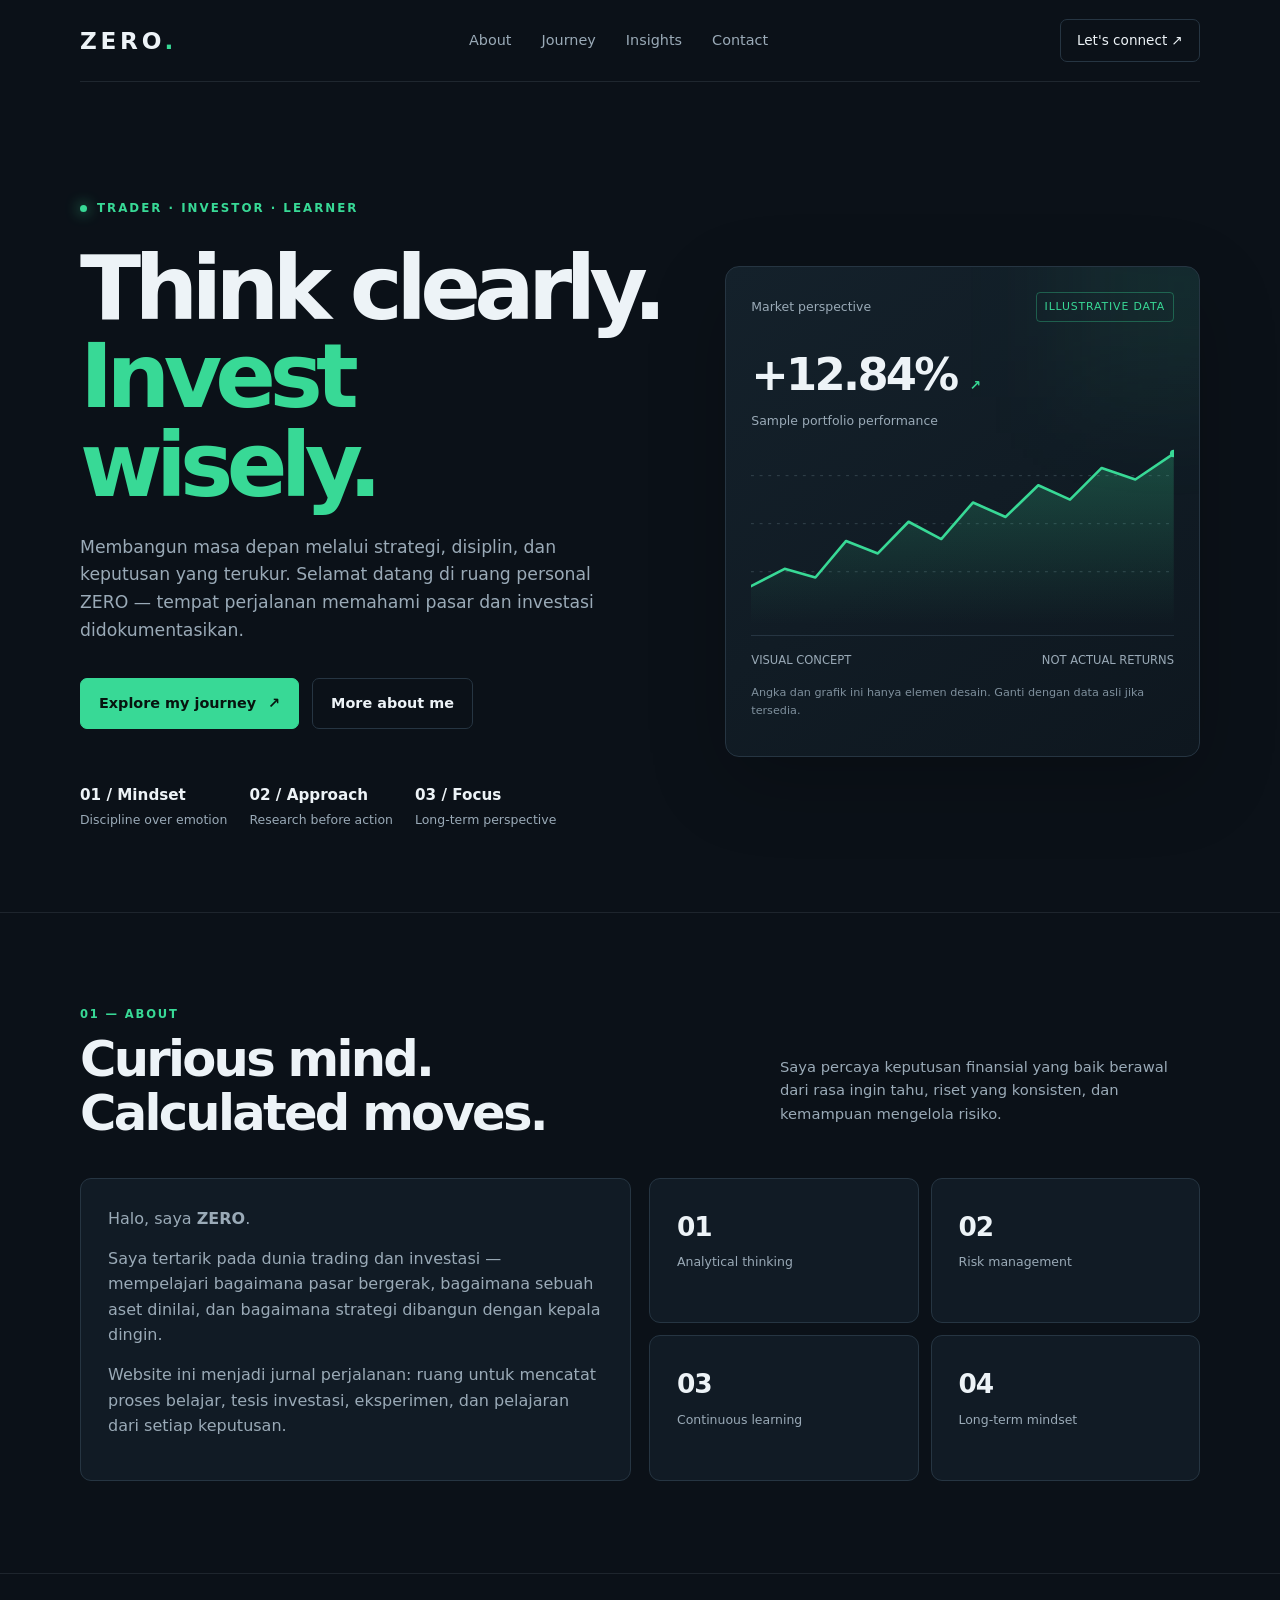
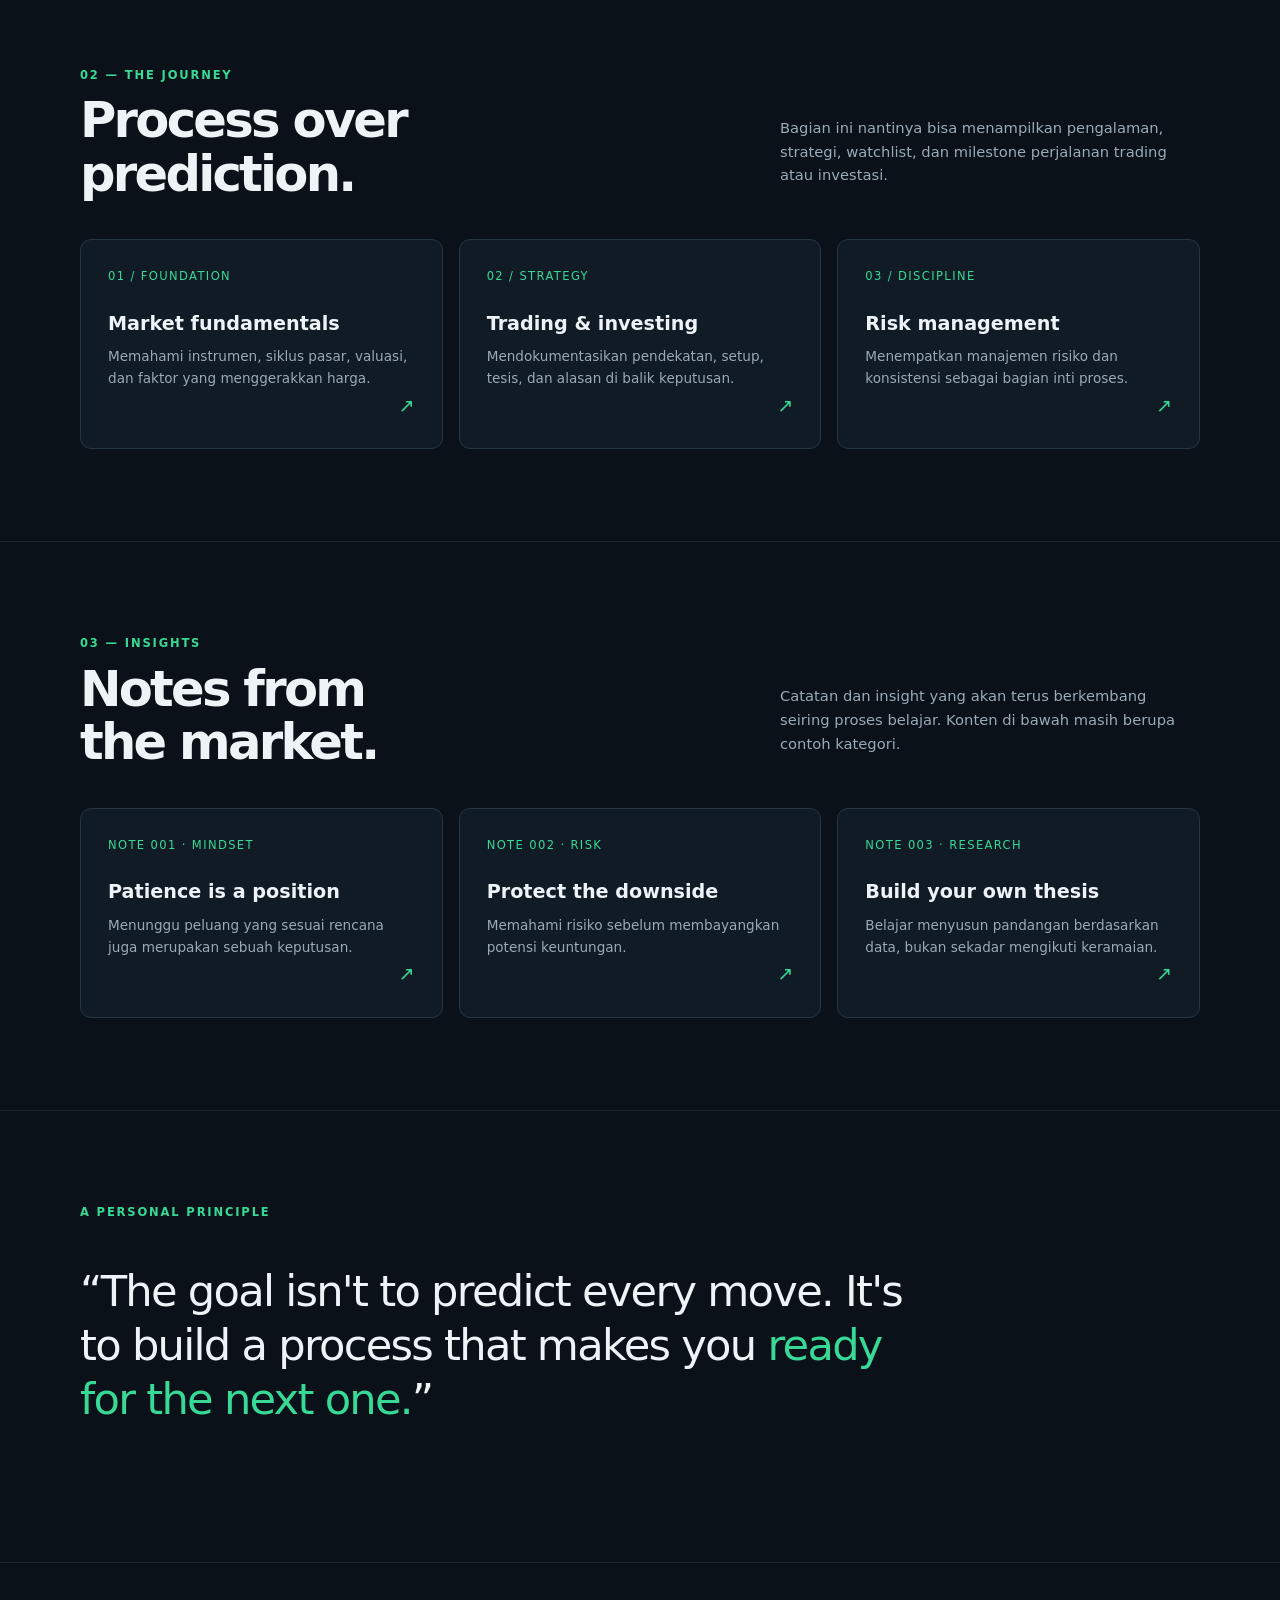
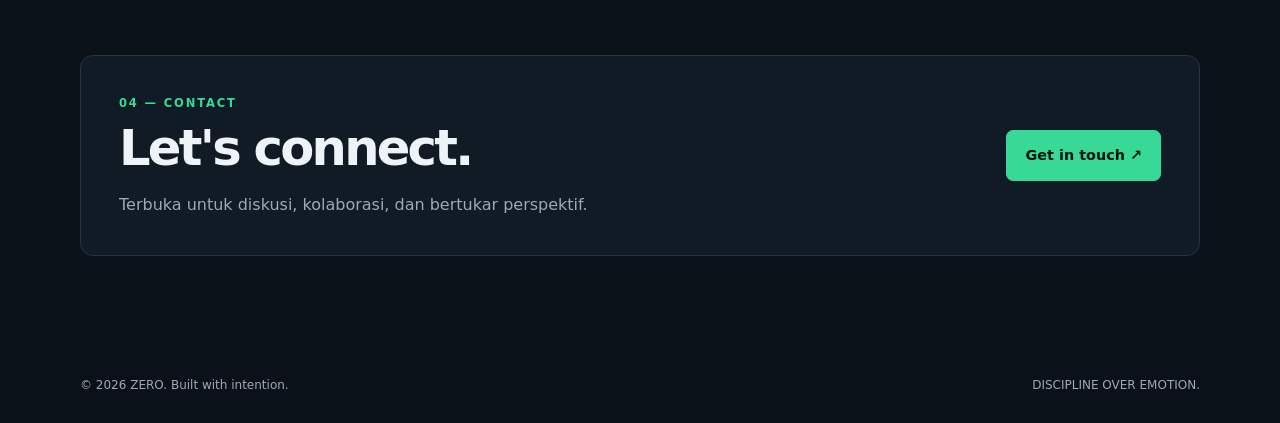
==== index.html @ 0ee729f3 "Deploy ZERO portfolio website" ====
<!doctype html>
<html lang="id">
<head>
  <meta charset="utf-8">
  <meta name="viewport" content="width=device-width, initial-scale=1">
  <meta name="theme-color" content="#0b1118">
  <meta name="description" content="ZERO — personal portfolio tentang trading, investasi, strategi, dan disiplin finansial.">
  <title>ZERO — Trader & Investor Portfolio</title>
  <style>
    :root{--bg:#0b1118;--panel:#111b25;--panel2:#15222d;--line:#263542;--text:#edf3f7;--muted:#9aaab7;--green:#38d996;--green2:#9bf0c9;--max:1120px}
    *{box-sizing:border-box}html{scroll-behavior:smooth}body{margin:0;background:var(--bg);color:var(--text);font-family:Inter,ui-sans-serif,system-ui,-apple-system,BlinkMacSystemFont,"Segoe UI",sans-serif;line-height:1.6}a{color:inherit;text-decoration:none}button{font:inherit}.wrap{width:min(var(--max),calc(100% - 48px));margin:auto}.topbar{height:82px;display:flex;align-items:center;justify-content:space-between;border-bottom:1px solid rgba(154,170,183,.14)}.logo{font-size:1.45rem;font-weight:850;letter-spacing:.16em}.logo span{color:var(--green)}.nav{display:flex;gap:30px;color:var(--muted);font-size:.9rem}.nav a:hover,.nav a.active{color:var(--green)}.nav-cta{border:1px solid var(--line);padding:10px 16px;border-radius:7px;font-size:.85rem}.menu{display:none;background:none;color:var(--text);border:1px solid var(--line);border-radius:7px;padding:8px 11px}.hero{padding:112px 0 82px;display:grid;grid-template-columns:1.1fr .9fr;gap:65px;align-items:center}.eyebrow{display:inline-flex;align-items:center;gap:10px;color:var(--green);font-size:.74rem;font-weight:750;letter-spacing:.17em;text-transform:uppercase}.dot{width:7px;height:7px;background:var(--green);border-radius:50%;box-shadow:0 0 14px var(--green)}h1{font-size:clamp(3.5rem,7vw,6.4rem);line-height:.99;letter-spacing:-.075em;margin:24px 0}.accent{color:var(--green)}.lead{max-width:560px;color:var(--muted);font-size:1.08rem}.actions{display:flex;gap:13px;flex-wrap:wrap;margin-top:34px}.btn{display:inline-flex;align-items:center;gap:12px;padding:13px 18px;border-radius:7px;font-weight:700;font-size:.9rem;border:1px solid var(--line);transition:.2s}.btn.primary{background:var(--green);color:#07140f;border-color:var(--green)}.btn:hover{transform:translateY(-2px)}.btn.secondary:hover{border-color:var(--green);color:var(--green)}.hero-note{display:flex;gap:22px;margin-top:54px;color:var(--muted);font-size:.78rem}.hero-note strong{display:block;color:var(--text);font-size:.95rem;margin-bottom:2px}.market-card{background:linear-gradient(145deg,#14212b,#0e171f);border:1px solid var(--line);border-radius:14px;padding:25px;box-shadow:0 25px 80px #0003;position:relative;overflow:hidden}.market-card:before{content:"";position:absolute;width:220px;height:220px;background:#38d99612;filter:blur(55px);right:-90px;top:-90px}.card-head,.card-foot{display:flex;justify-content:space-between;align-items:center;position:relative}.card-label{color:var(--muted);font-size:.78rem}.tag{font-size:.68rem;color:var(--green);border:1px solid #38d99655;padding:5px 8px;border-radius:4px;letter-spacing:.08em}.metric{font-size:2.8rem;font-weight:780;letter-spacing:-.06em;margin:17px 0 0}.metric small{font-size:.85rem;color:var(--green);letter-spacing:0}.chart{width:100%;height:auto;margin:12px 0 2px;position:relative}.gridline{stroke:#34434e;stroke-dasharray:3 6;stroke-width:1}.chart-line{fill:none;stroke:var(--green);stroke-width:2.7;stroke-linecap:round;stroke-linejoin:round}.chart-fill{fill:url(#fade)}.card-foot{border-top:1px solid var(--line);padding-top:15px;color:var(--muted);font-size:.72rem}.section{padding:92px 0;border-top:1px solid rgba(154,170,183,.13)}.section-head{display:flex;justify-content:space-between;align-items:end;gap:30px;margin-bottom:38px}.kicker{color:var(--green);font-size:.72rem;letter-spacing:.16em;font-weight:750;text-transform:uppercase}.section h2{font-size:clamp(2rem,4vw,3.1rem);letter-spacing:-.055em;line-height:1.08;margin:10px 0 0}.section-intro{max-width:420px;color:var(--muted);font-size:.92rem}.about-grid{display:grid;grid-template-columns:1fr 1fr;gap:18px}.about-panel,.info-card,.project-card{background:var(--panel);border:1px solid var(--line);border-radius:11px;padding:27px}.about-panel p{color:var(--muted);margin:0 0 14px}.info-grid{display:grid;grid-template-columns:1fr 1fr;gap:12px}.info-card .num{font-size:1.65rem;font-weight:750;letter-spacing:-.04em}.info-card p{font-size:.78rem;color:var(--muted);margin:4px 0 0}.cards{display:grid;grid-template-columns:repeat(3,1fr);gap:16px}.project-card{min-height:210px;display:flex;flex-direction:column;justify-content:space-between;transition:.2s}.project-card:hover{border-color:#38d99688;transform:translateY(-3px)}.project-no{font-size:.72rem;color:var(--green);letter-spacing:.12em}.project-card h3{font-size:1.2rem;margin:23px 0 7px}.project-card p{font-size:.85rem;color:var(--muted);margin:0}.arrow{align-self:flex-end;color:var(--green);font-size:1.2rem}.quote{font-size:clamp(1.6rem,3.5vw,2.7rem);letter-spacing:-.04em;line-height:1.25;max-width:850px}.quote span{color:var(--green)}.contact{display:flex;justify-content:space-between;align-items:center;gap:30px;background:var(--panel);border:1px solid var(--line);border-radius:13px;padding:38px}.contact p{color:var(--muted);margin-bottom:0}.footer{padding:28px 0;color:var(--muted);font-size:.75rem;display:flex;justify-content:space-between;gap:20px}.disclaimer{font-size:.7rem;color:#7f909d;margin-top:15px}
    @media(max-width:800px){.hero{grid-template-columns:1fr;gap:42px;padding:78px 0 65px}.hero-copy{max-width:680px}.market-card{max-width:560px}.section{padding:70px 0}.section-head{display:block}.section-intro{margin-top:16px}.cards{grid-template-columns:1fr 1fr}.about-grid{grid-template-columns:1fr}.nav{display:none;position:absolute;top:81px;left:0;right:0;background:#0e1720;padding:22px 24px;flex-direction:column;gap:18px;border-bottom:1px solid var(--line);z-index:5}.nav.open{display:flex}.menu{display:block}.nav-cta{display:none}.contact{align-items:flex-start;flex-direction:column}}
    @media(max-width:520px){.wrap{width:min(100% - 32px,var(--max))}.topbar{height:70px}.nav{top:69px}.hero{padding:65px 0 55px}h1{font-size:3.65rem}.hero-note{gap:16px;flex-wrap:wrap}.market-card{padding:19px}.metric{font-size:2.3rem}.cards,.info-grid{grid-template-columns:1fr}.project-card{min-height:175px}.contact{padding:25px}.footer{flex-direction:column}}
  </style>
</head>
<body>
  <header class="wrap topbar">
    <a class="logo" href="#home" aria-label="ZERO home">ZERO<span>.</span></a>
    <nav class="nav" id="nav"><a href="#about">About</a><a href="#journey">Journey</a><a href="#insights">Insights</a><a href="#contact">Contact</a></nav>
    <a class="nav-cta" href="#contact">Let's connect ↗</a>
    <button class="menu" id="menu" aria-label="Buka navigasi" aria-expanded="false">☰</button>
  </header>

  <main>
    <section class="wrap hero" id="home">
      <div class="hero-copy">
        <div class="eyebrow"><span class="dot"></span> Trader · Investor · Learner</div>
        <h1>Think clearly.<br><span class="accent">Invest wisely.</span></h1>
        <p class="lead">Membangun masa depan melalui strategi, disiplin, dan keputusan yang terukur. Selamat datang di ruang personal ZERO — tempat perjalanan memahami pasar dan investasi didokumentasikan.</p>
        <div class="actions"><a class="btn primary" href="#journey">Explore my journey <span>↗</span></a><a class="btn secondary" href="#about">More about me</a></div>
        <div class="hero-note"><div><strong>01 / Mindset</strong>Discipline over emotion</div><div><strong>02 / Approach</strong>Research before action</div><div><strong>03 / Focus</strong>Long-term perspective</div></div>
      </div>
      <aside class="market-card" aria-label="Ilustrasi grafik pasar">
        <div class="card-head"><span class="card-label">Market perspective</span><span class="tag">ILLUSTRATIVE DATA</span></div>
        <div class="metric">+12.84% <small>↗</small></div>
        <div class="card-label">Sample portfolio performance</div>
        <svg class="chart" viewBox="0 0 440 190" role="img" aria-label="Grafik ilustrasi tren naik">
          <defs><linearGradient id="fade" x1="0" x2="0" y1="0" y2="1"><stop offset="0" stop-color="#38d996" stop-opacity=".25"/><stop offset="1" stop-color="#38d996" stop-opacity="0"/></linearGradient></defs>
          <path class="gridline" d="M0 35H440 M0 85H440 M0 135H440"/>
          <path class="chart-fill" d="M0 150 L35 132 L67 141 L99 103 L132 116 L164 83 L198 101 L231 63 L265 78 L299 45 L332 60 L365 27 L400 39 L440 12 L440 190 L0 190Z"/>
          <path class="chart-line" d="M0 150 L35 132 L67 141 L99 103 L132 116 L164 83 L198 101 L231 63 L265 78 L299 45 L332 60 L365 27 L400 39 L440 12"/>
          <circle cx="440" cy="12" r="4" fill="#38d996"/>
        </svg>
        <div class="card-foot"><span>VISUAL CONCEPT</span><span>NOT ACTUAL RETURNS</span></div>
        <p class="disclaimer">Angka dan grafik ini hanya elemen desain. Ganti dengan data asli jika tersedia.</p>
      </aside>
    </section>

    <section class="section" id="about"><div class="wrap">
      <div class="section-head"><div><div class="kicker">01 — About</div><h2>Curious mind.<br>Calculated moves.</h2></div><p class="section-intro">Saya percaya keputusan finansial yang baik berawal dari rasa ingin tahu, riset yang konsisten, dan kemampuan mengelola risiko.</p></div>
      <div class="about-grid"><div class="about-panel"><p>Halo, saya <strong>ZERO</strong>.</p><p>Saya tertarik pada dunia trading dan investasi — mempelajari bagaimana pasar bergerak, bagaimana sebuah aset dinilai, dan bagaimana strategi dibangun dengan kepala dingin.</p><p>Website ini menjadi jurnal perjalanan: ruang untuk mencatat proses belajar, tesis investasi, eksperimen, dan pelajaran dari setiap keputusan.</p></div><div class="info-grid"><div class="info-card"><div class="num">01</div><p>Analytical thinking</p></div><div class="info-card"><div class="num">02</div><p>Risk management</p></div><div class="info-card"><div class="num">03</div><p>Continuous learning</p></div><div class="info-card"><div class="num">04</div><p>Long-term mindset</p></div></div></div>
    </div></section>

    <section class="section" id="journey"><div class="wrap">
      <div class="section-head"><div><div class="kicker">02 — The journey</div><h2>Process over<br>prediction.</h2></div><p class="section-intro">Bagian ini nantinya bisa menampilkan pengalaman, strategi, watchlist, dan milestone perjalanan trading atau investasi.</p></div>
      <div class="cards"><article class="project-card"><div><div class="project-no">01 / FOUNDATION</div><h3>Market fundamentals</h3><p>Memahami instrumen, siklus pasar, valuasi, dan faktor yang menggerakkan harga.</p></div><span class="arrow">↗</span></article><article class="project-card"><div><div class="project-no">02 / STRATEGY</div><h3>Trading & investing</h3><p>Mendokumentasikan pendekatan, setup, tesis, dan alasan di balik keputusan.</p></div><span class="arrow">↗</span></article><article class="project-card"><div><div class="project-no">03 / DISCIPLINE</div><h3>Risk management</h3><p>Menempatkan manajemen risiko dan konsistensi sebagai bagian inti proses.</p></div><span class="arrow">↗</span></article></div>
    </div></section>

    <section class="section" id="insights"><div class="wrap">
      <div class="section-head"><div><div class="kicker">03 — Insights</div><h2>Notes from<br>the market.</h2></div><p class="section-intro">Catatan dan insight yang akan terus berkembang seiring proses belajar. Konten di bawah masih berupa contoh kategori.</p></div>
      <div class="cards"><article class="project-card"><div><div class="project-no">NOTE 001 · MINDSET</div><h3>Patience is a position</h3><p>Menunggu peluang yang sesuai rencana juga merupakan sebuah keputusan.</p></div><span class="arrow">↗</span></article><article class="project-card"><div><div class="project-no">NOTE 002 · RISK</div><h3>Protect the downside</h3><p>Memahami risiko sebelum membayangkan potensi keuntungan.</p></div><span class="arrow">↗</span></article><article class="project-card"><div><div class="project-no">NOTE 003 · RESEARCH</div><h3>Build your own thesis</h3><p>Belajar menyusun pandangan berdasarkan data, bukan sekadar mengikuti keramaian.</p></div><span class="arrow">↗</span></article></div>
    </div></section>

    <section class="section"><div class="wrap"><div class="kicker">A personal principle</div><p class="quote">“The goal isn't to predict every move. It's to build a process that makes you <span>ready for the next one.</span>”</p></div></section>

    <section class="section" id="contact"><div class="wrap"><div class="contact"><div><div class="kicker">04 — Contact</div><h2>Let's connect.</h2><p>Terbuka untuk diskusi, kolaborasi, dan bertukar perspektif.</p></div><a class="btn primary" href="mailto:hello@zero.example">Get in touch ↗</a></div></div></section>
  </main>
  <footer class="wrap footer"><span>© <span id="year"></span> ZERO. Built with intention.</span><span>DISCIPLINE OVER EMOTION.</span></footer>
  <script>
    const menu=document.getElementById('menu');const nav=document.getElementById('nav');
    menu.addEventListener('click',()=>{const open=nav.classList.toggle('open');menu.setAttribute('aria-expanded',String(open));menu.textContent=open?'✕':'☰'});
    nav.querySelectorAll('a').forEach(a=>a.addEventListener('click',()=>{nav.classList.remove('open');menu.setAttribute('aria-expanded','false');menu.textContent='☰'}));
    document.getElementById('year').textContent=new Date().getFullYear();
  </script>
</body>
</html>
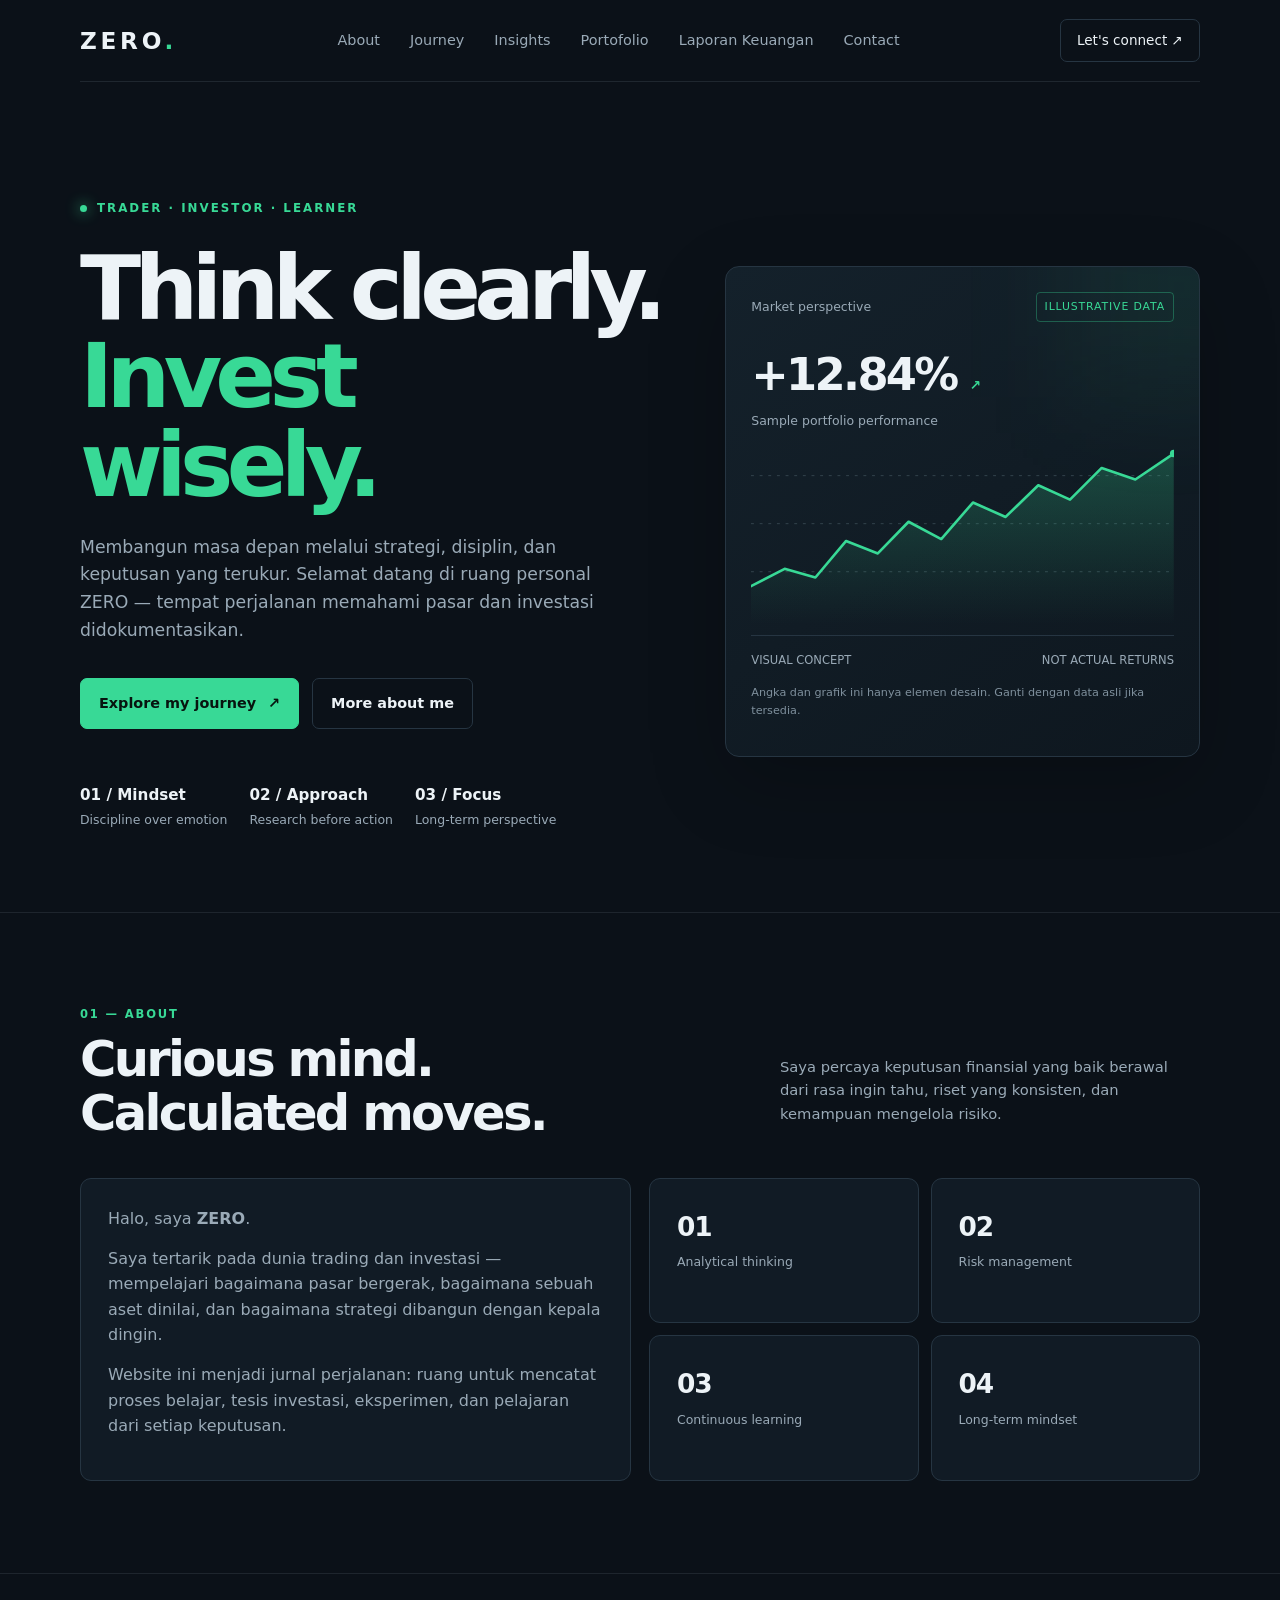
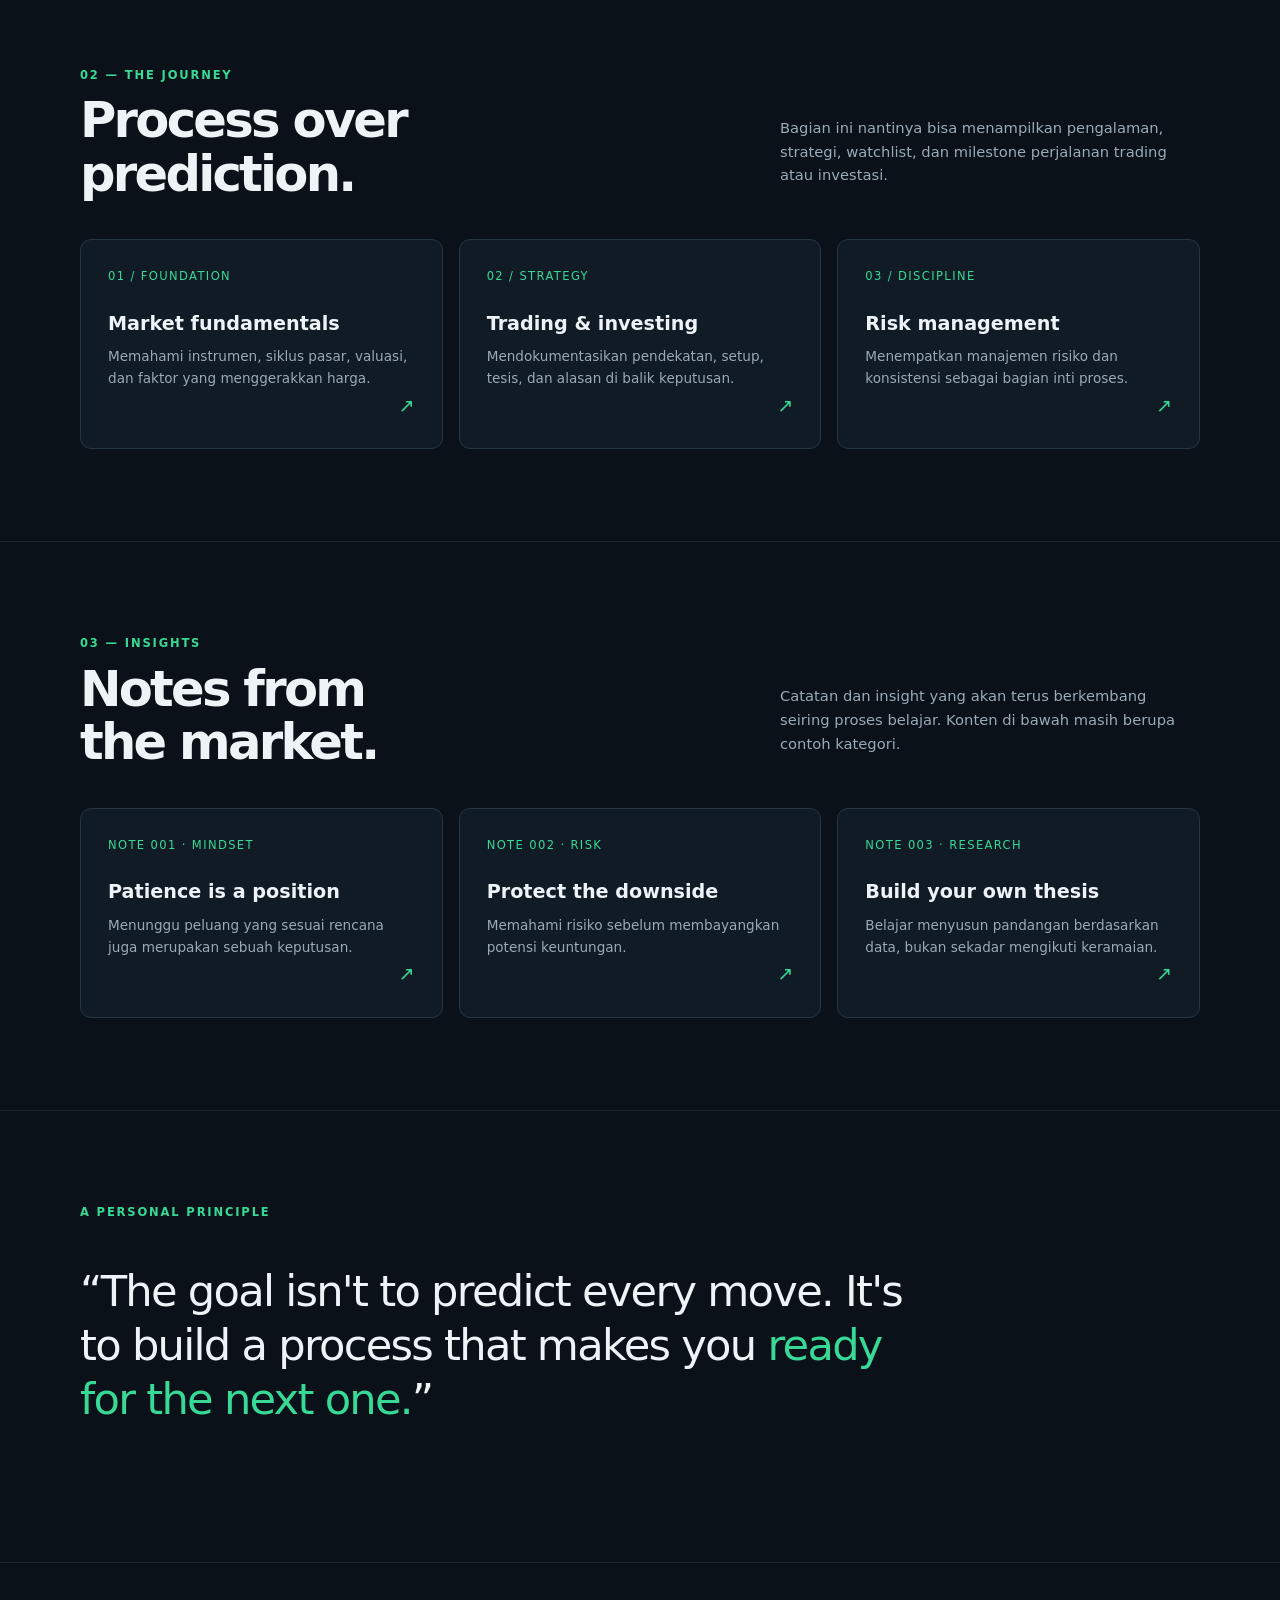
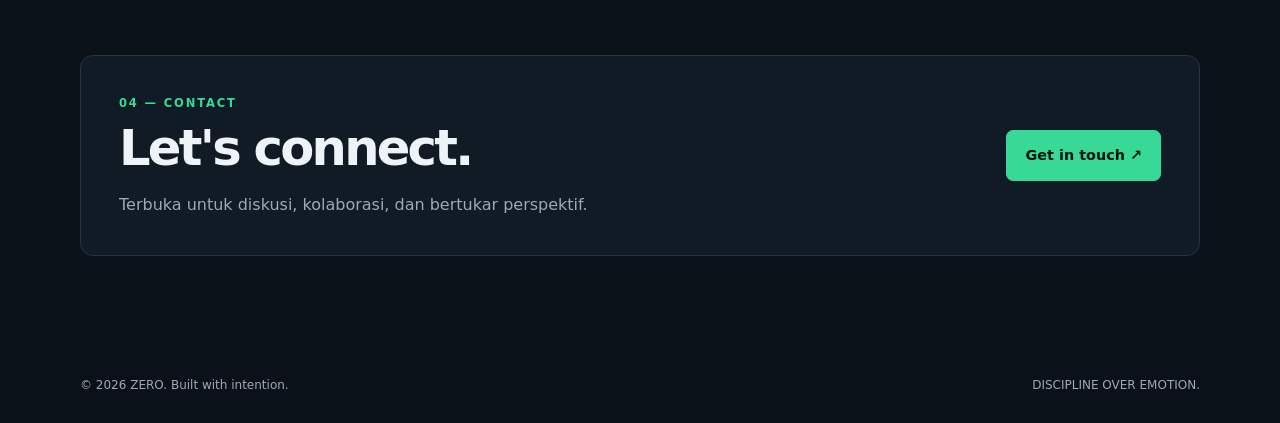
==== commit 5698a689: "Add links to portfolio and financial dashboard" ====
--- a/index.html
+++ b/index.html
@@ -16,7 +16,7 @@
 <body>
   <header class="wrap topbar">
     <a class="logo" href="#home" aria-label="ZERO home">ZERO<span>.</span></a>
-    <nav class="nav" id="nav"><a href="#about">About</a><a href="#journey">Journey</a><a href="#insights">Insights</a><a href="#contact">Contact</a></nav>
+    <nav class="nav" id="nav"><a href="#about">About</a><a href="#journey">Journey</a><a href="#insights">Insights</a><a href="portofolio.html">Portofolio</a><a href="laporan-keuangan.html">Laporan Keuangan</a><a href="#contact">Contact</a></nav>
     <a class="nav-cta" href="#contact">Let's connect ↗</a>
     <button class="menu" id="menu" aria-label="Buka navigasi" aria-expanded="false">☰</button>
   </header>
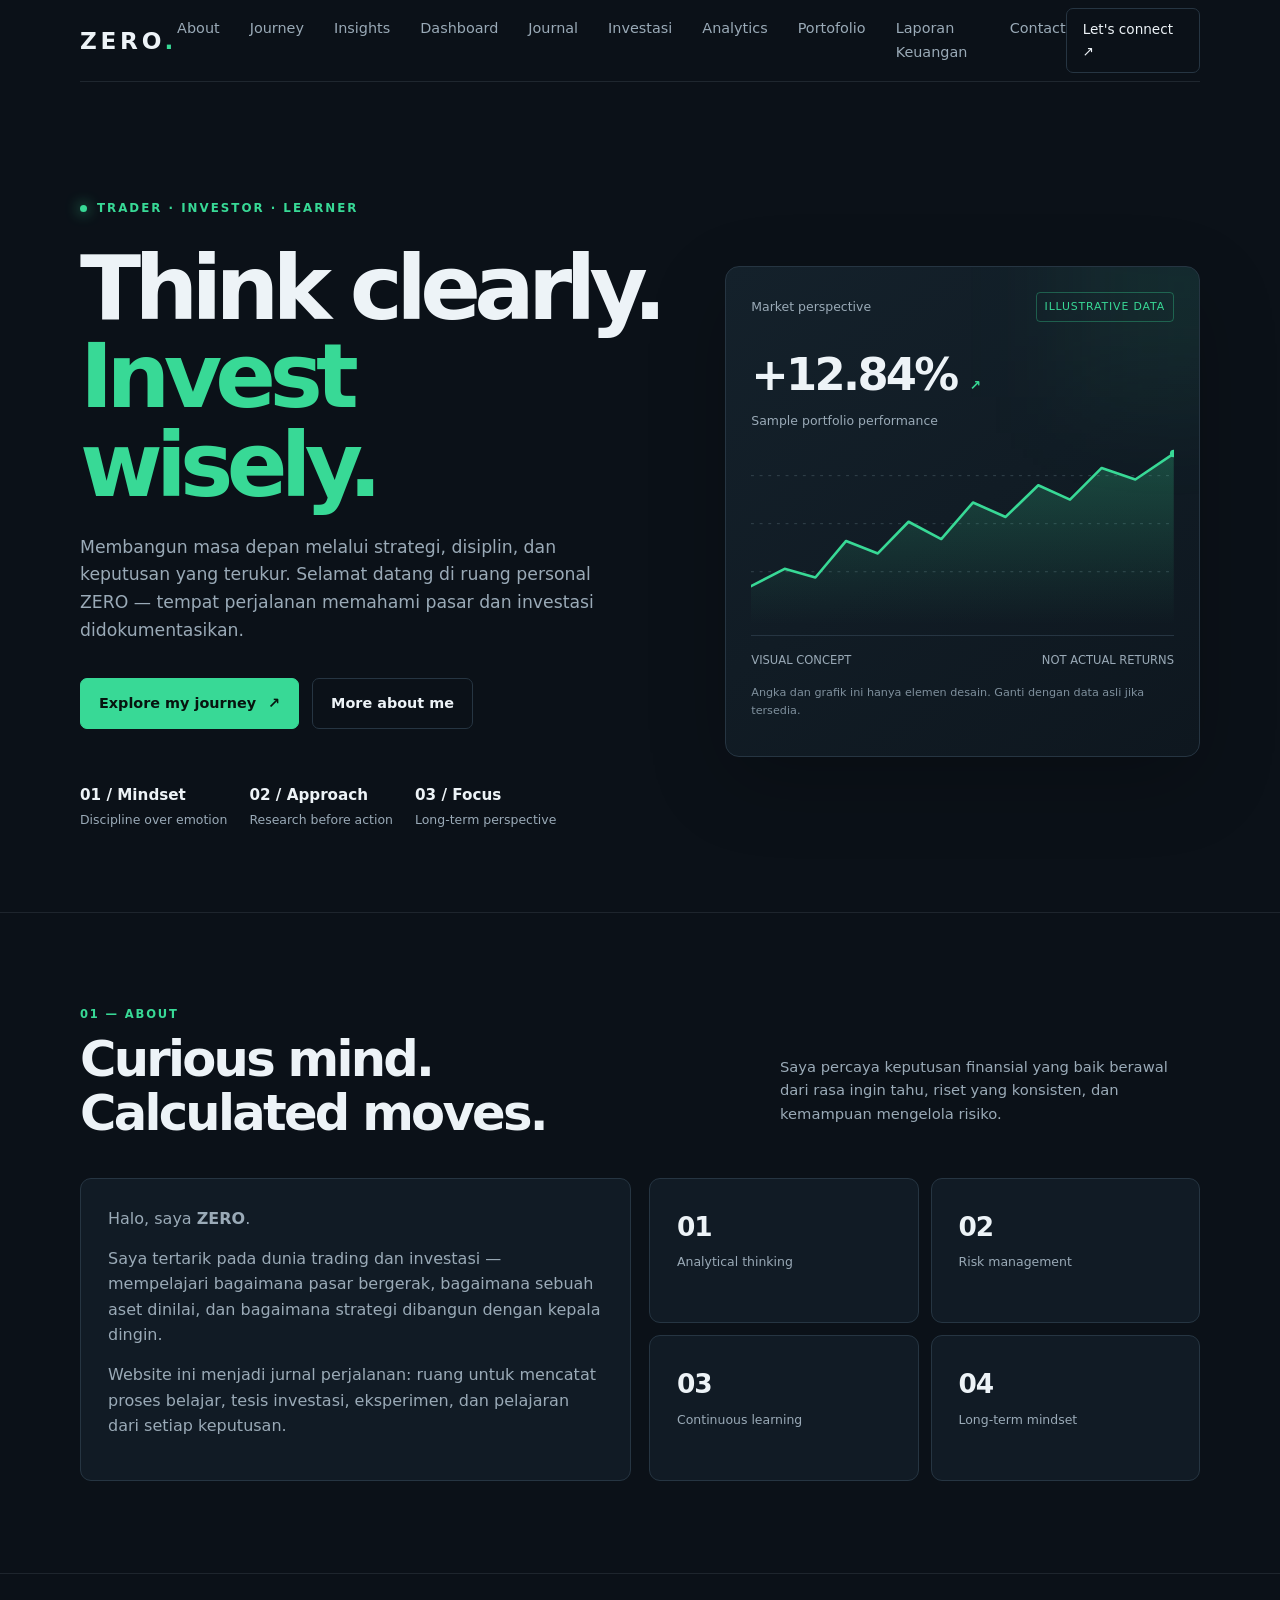
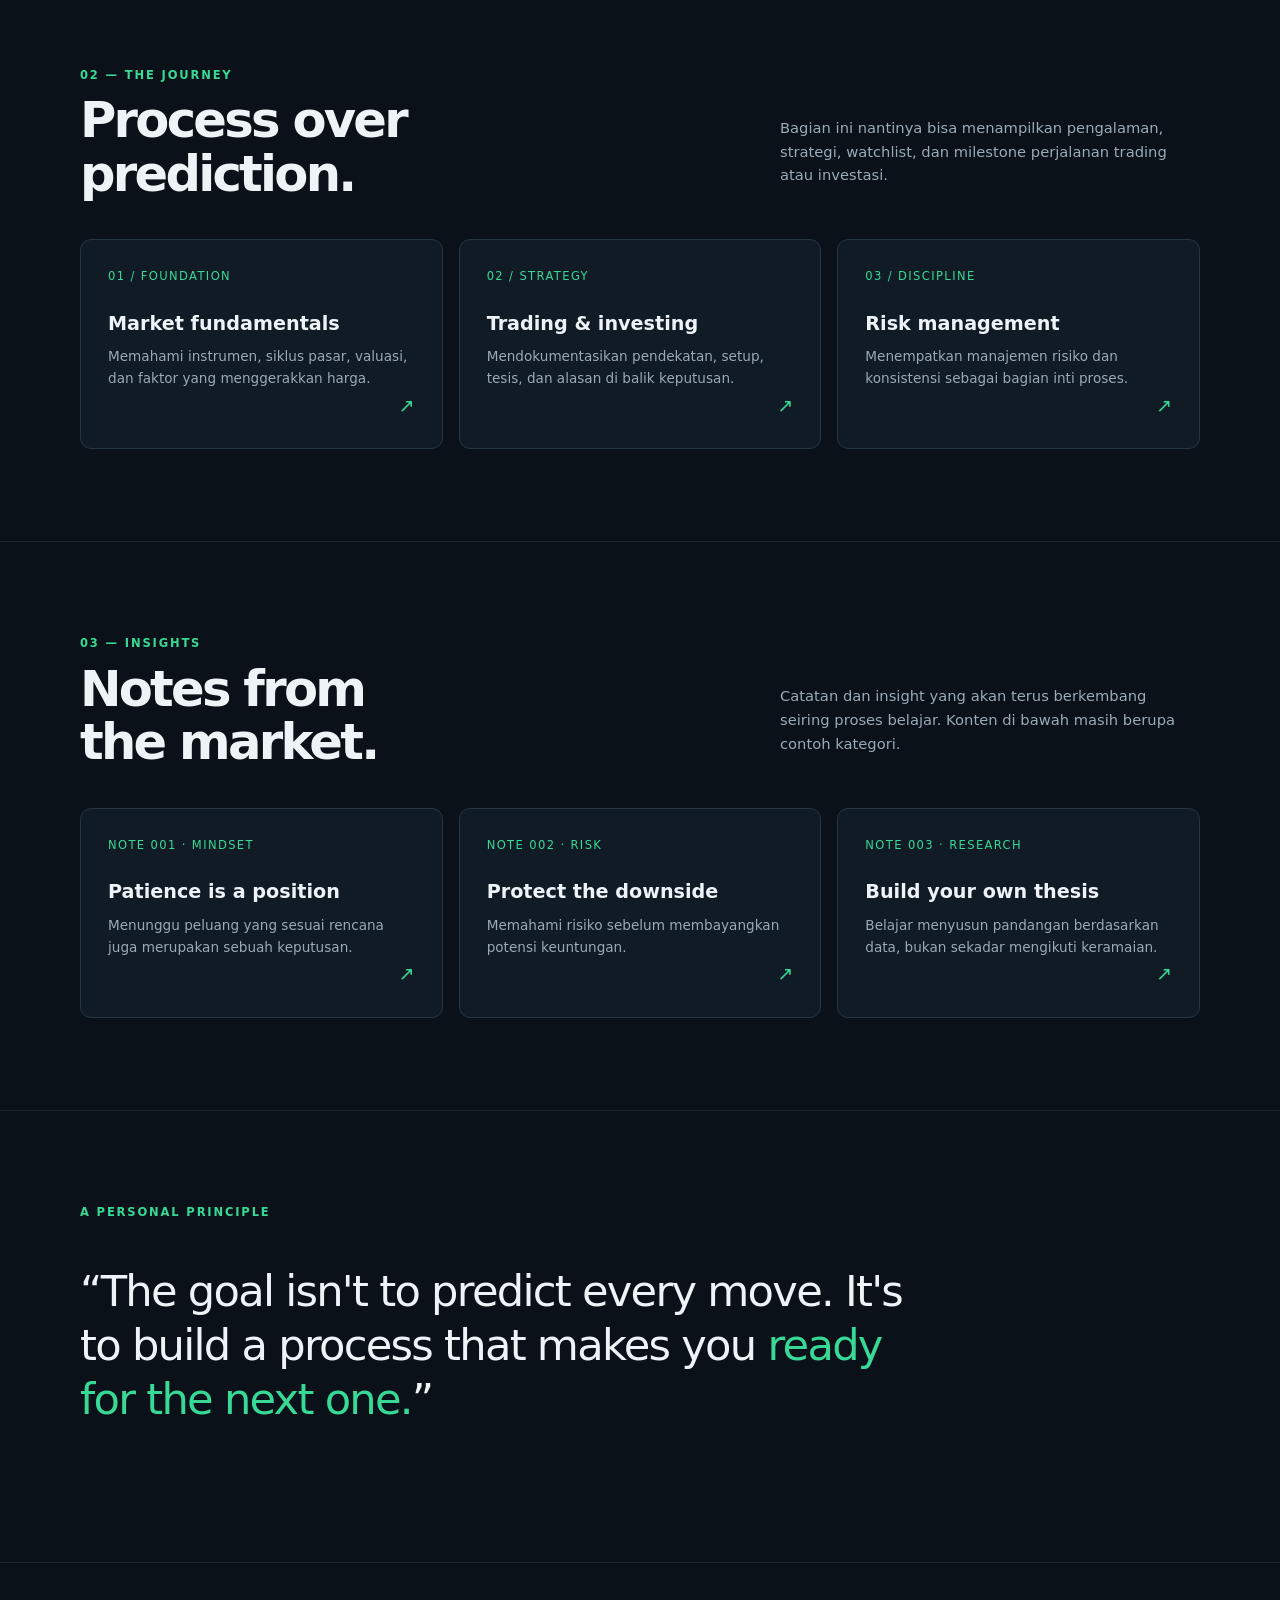
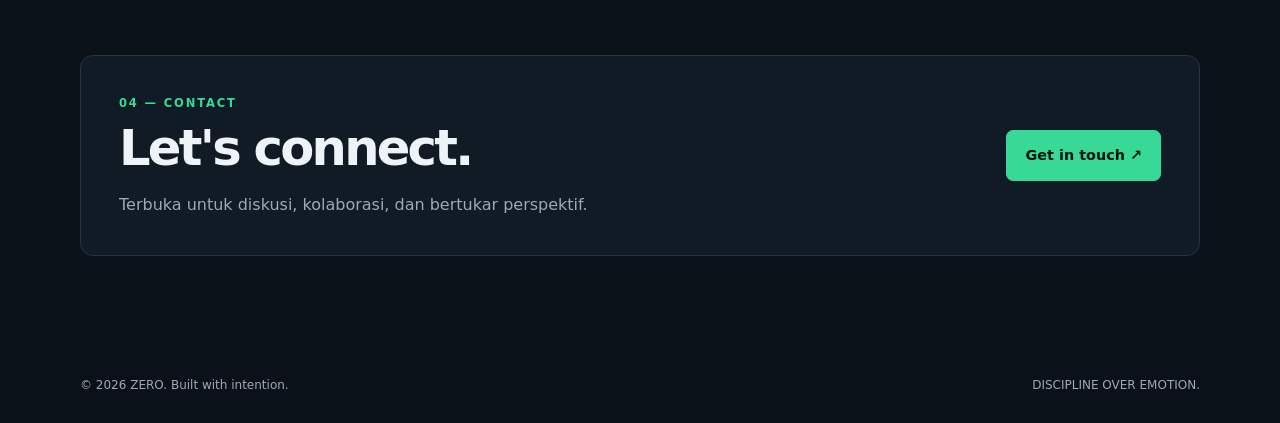
==== commit eb86a199: "Connect ZERO modules in navigation" ====
--- a/index.html
+++ b/index.html
@@ -16,7 +16,7 @@
 <body>
   <header class="wrap topbar">
     <a class="logo" href="#home" aria-label="ZERO home">ZERO<span>.</span></a>
-    <nav class="nav" id="nav"><a href="#about">About</a><a href="#journey">Journey</a><a href="#insights">Insights</a><a href="portofolio.html">Portofolio</a><a href="laporan-keuangan.html">Laporan Keuangan</a><a href="#contact">Contact</a></nav>
+    <nav class="nav" id="nav"><a href="#about">About</a><a href="#journey">Journey</a><a href="#insights">Insights</a><a href="dashboard.html">Dashboard</a><a href="trading-journal.html">Journal</a><a href="investment-tracker.html">Investasi</a><a href="analytics.html">Analytics</a><a href="portofolio.html">Portofolio</a><a href="laporan-keuangan.html">Laporan Keuangan</a><a href="#contact">Contact</a></nav>
     <a class="nav-cta" href="#contact">Let's connect ↗</a>
     <button class="menu" id="menu" aria-label="Buka navigasi" aria-expanded="false">☰</button>
   </header>
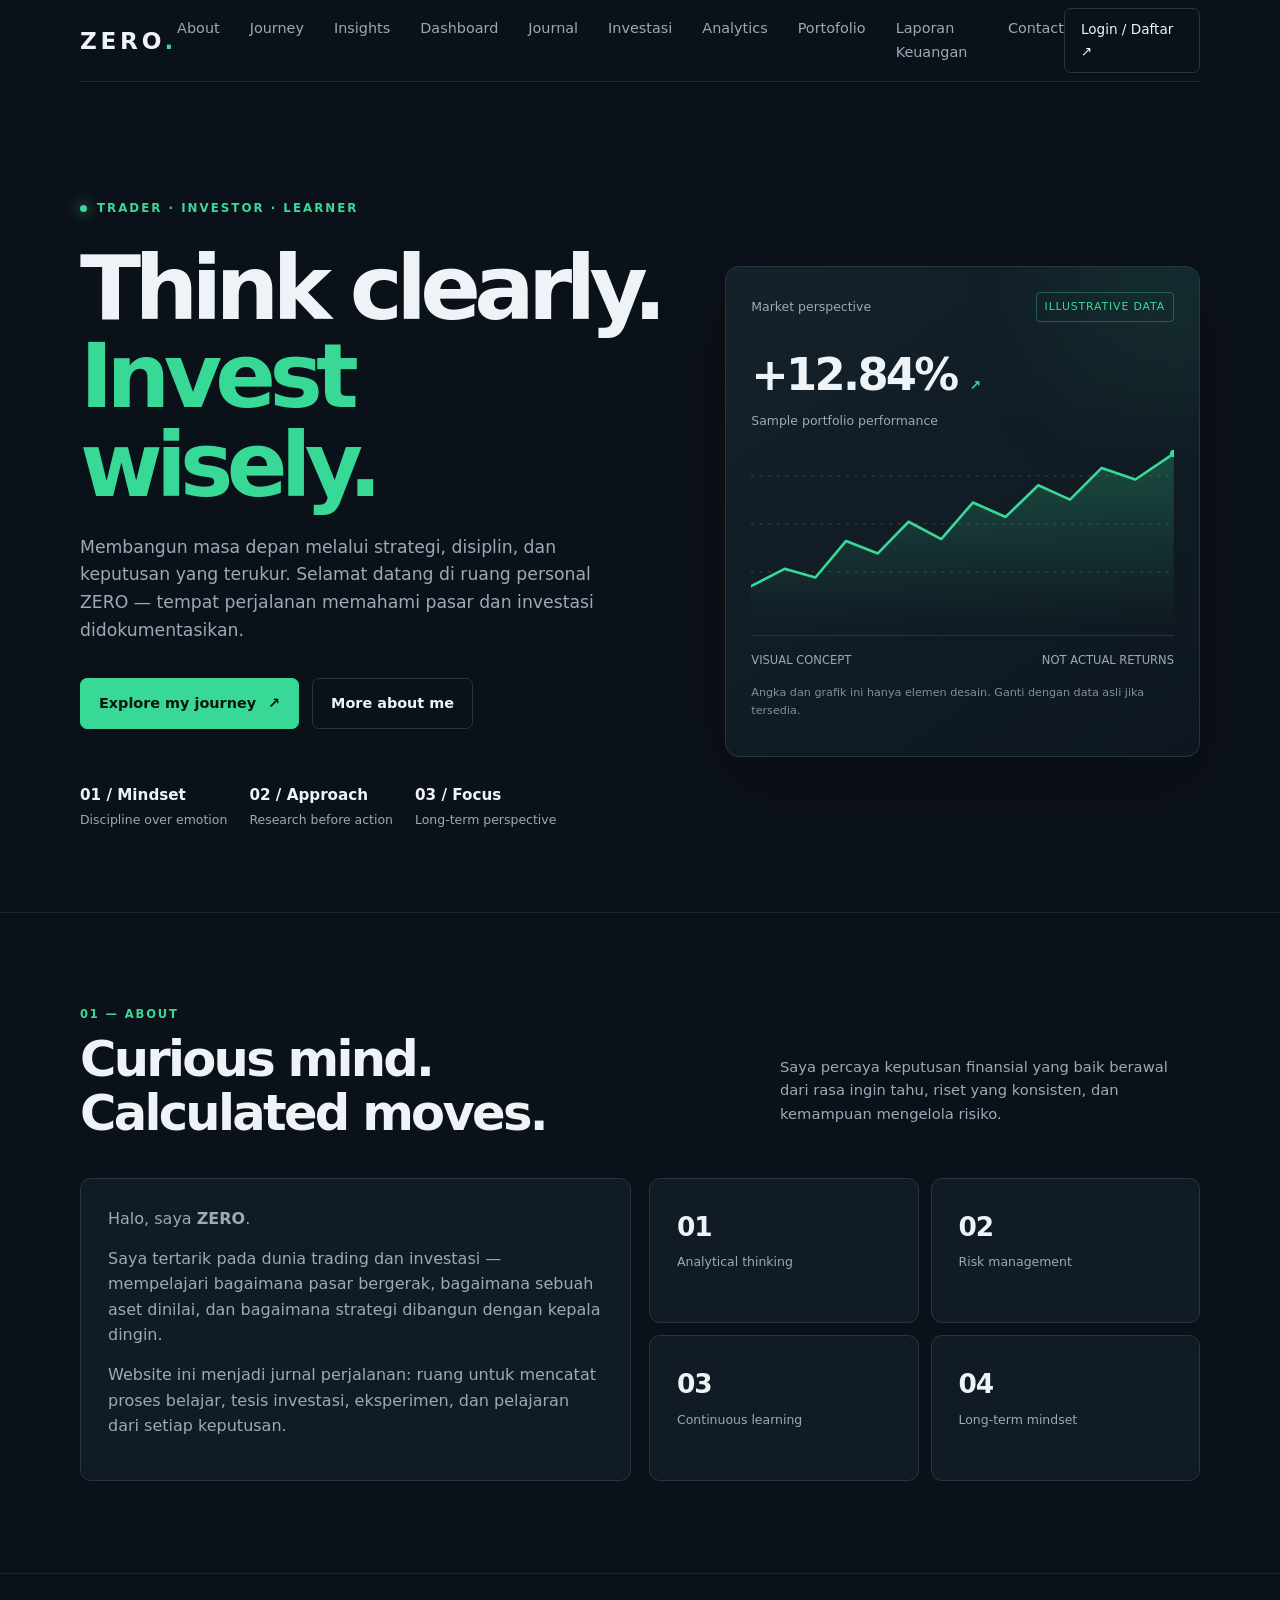
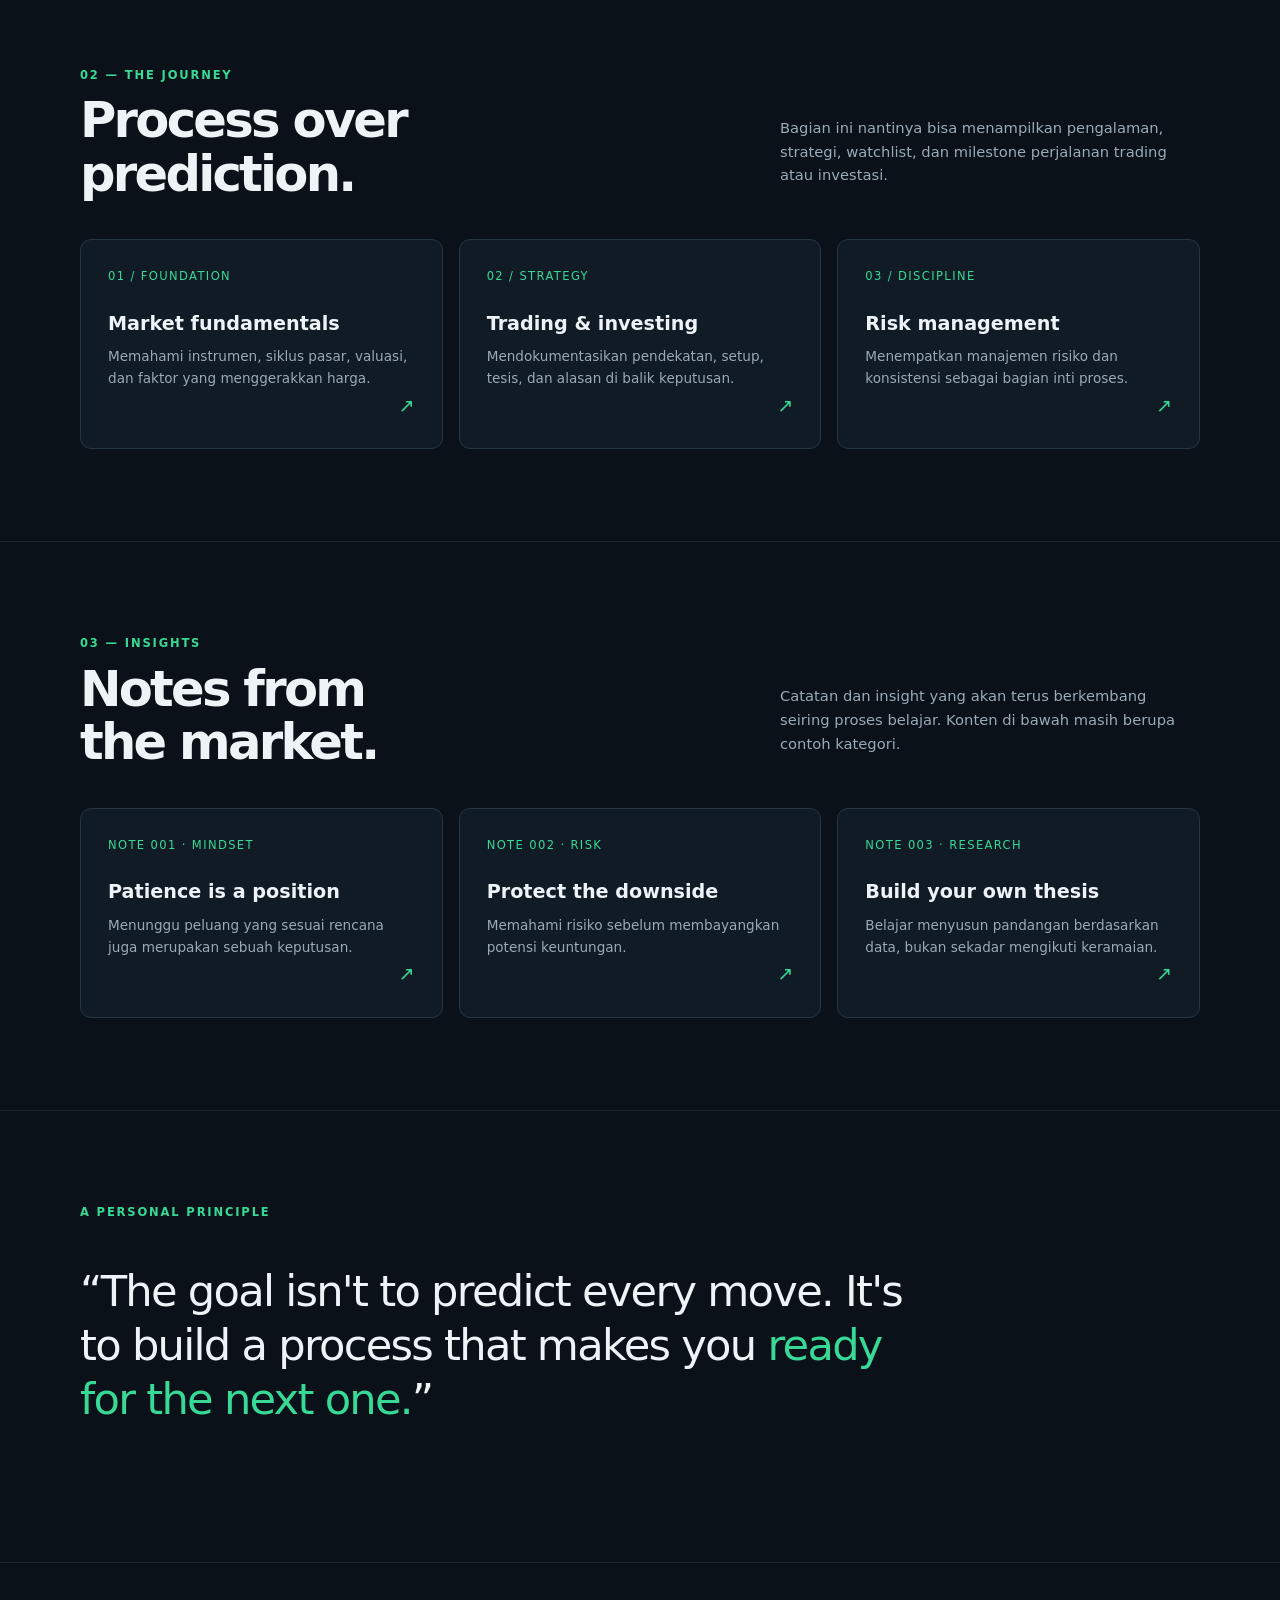
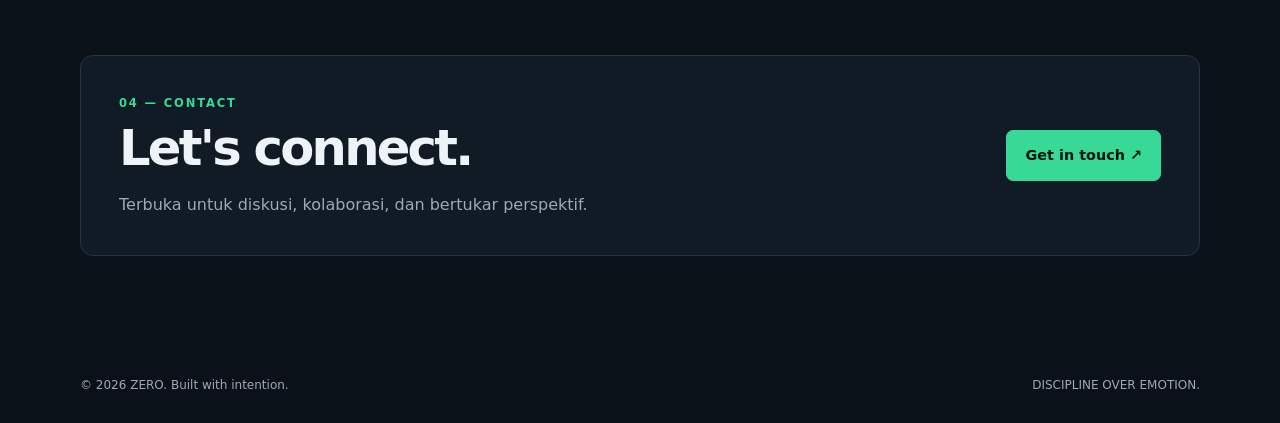
==== commit 2848b1d2: "Add ZERO user login and registration" ====
--- a/index.html
+++ b/index.html
@@ -17,7 +17,7 @@
   <header class="wrap topbar">
     <a class="logo" href="#home" aria-label="ZERO home">ZERO<span>.</span></a>
     <nav class="nav" id="nav"><a href="#about">About</a><a href="#journey">Journey</a><a href="#insights">Insights</a><a href="dashboard.html">Dashboard</a><a href="trading-journal.html">Journal</a><a href="investment-tracker.html">Investasi</a><a href="analytics.html">Analytics</a><a href="portofolio.html">Portofolio</a><a href="laporan-keuangan.html">Laporan Keuangan</a><a href="#contact">Contact</a></nav>
-    <a class="nav-cta" href="#contact">Let's connect ↗</a>
+    <a class="nav-cta" href="login.html">Login / Daftar ↗</a>
     <button class="menu" id="menu" aria-label="Buka navigasi" aria-expanded="false">☰</button>
   </header>
 
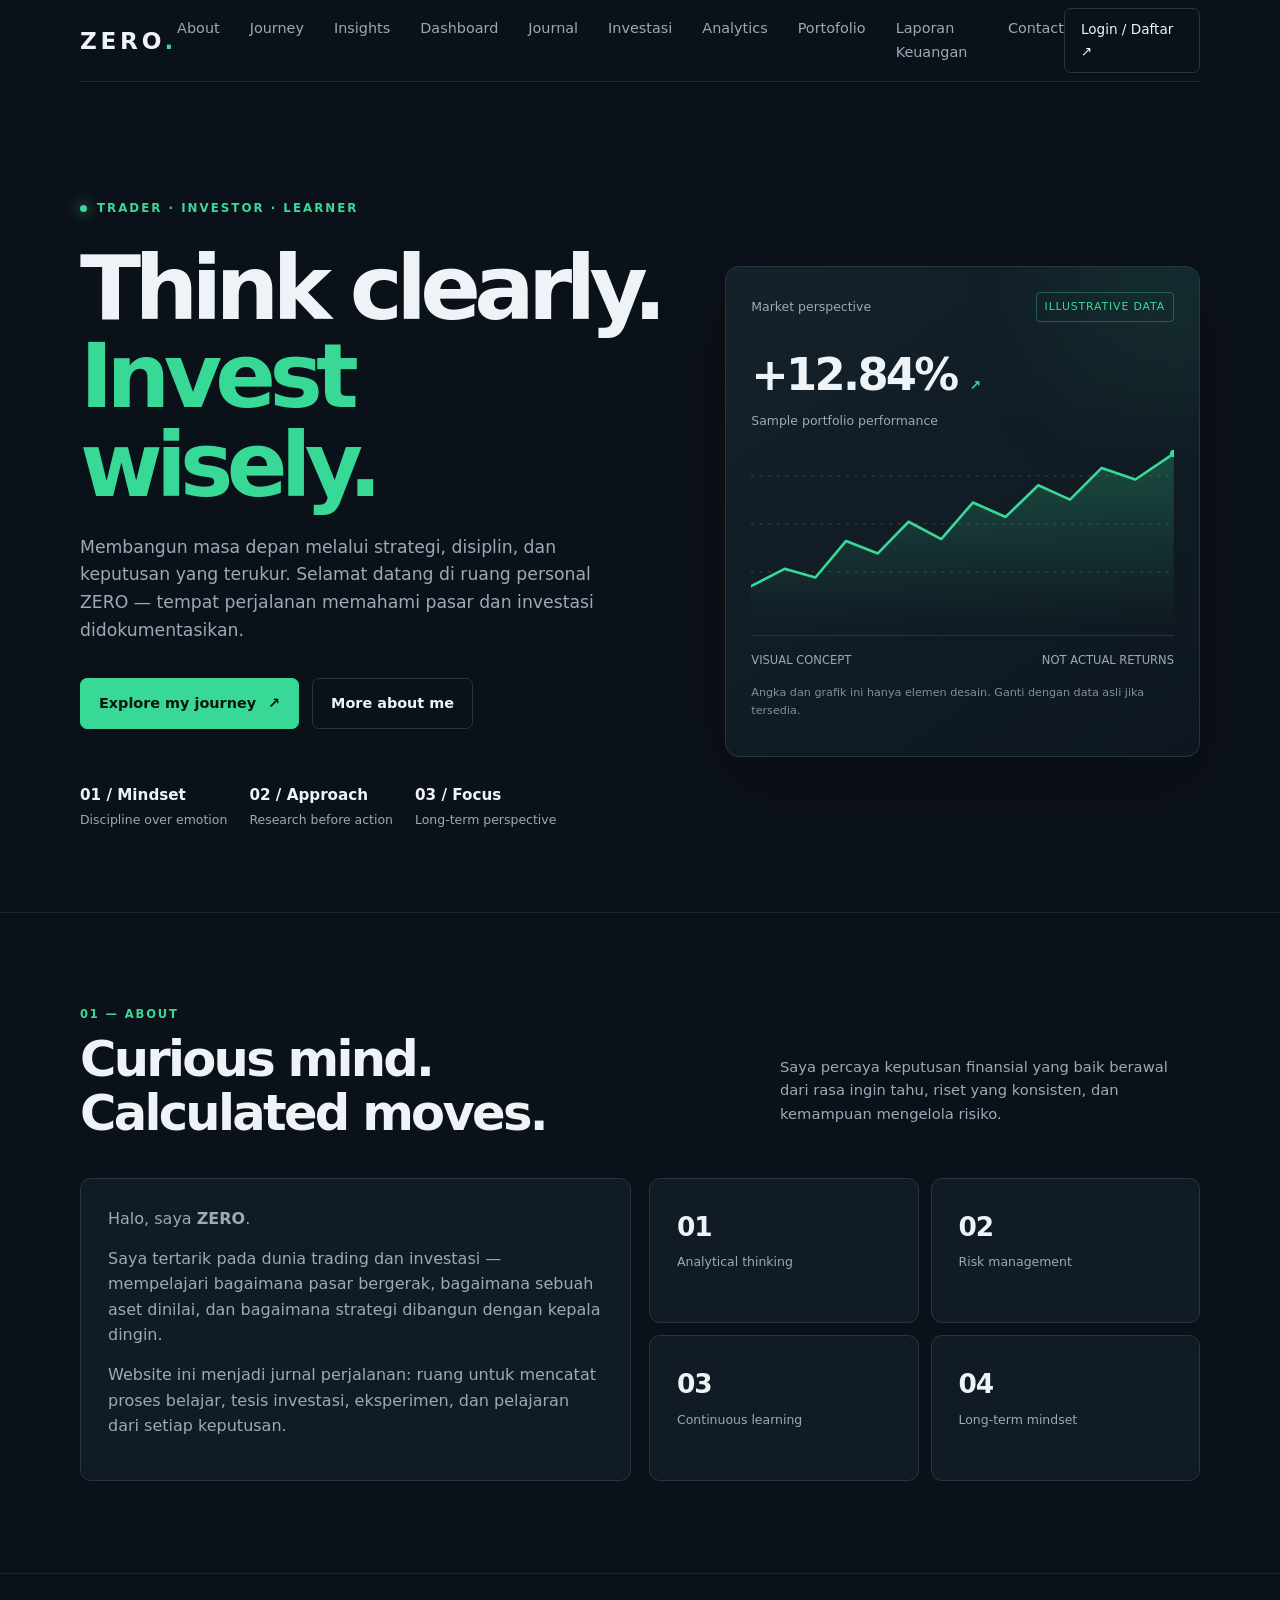
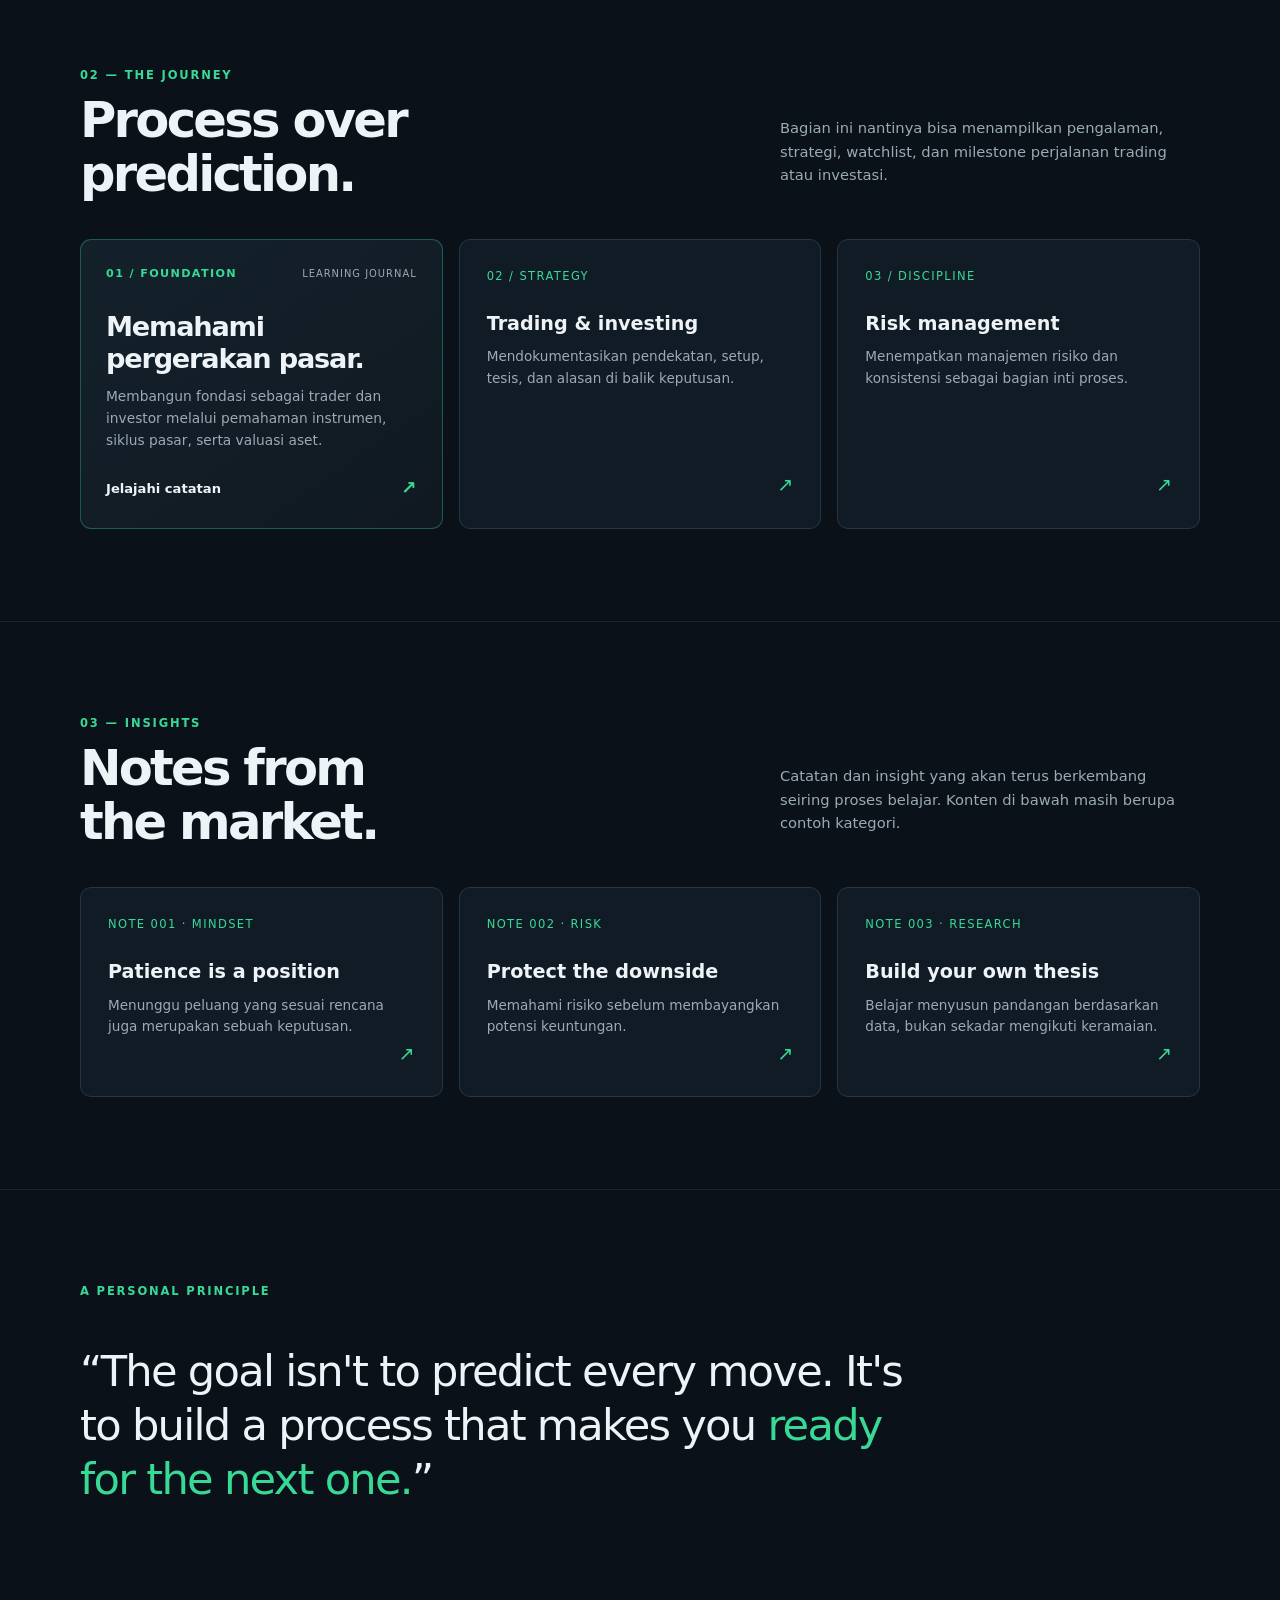
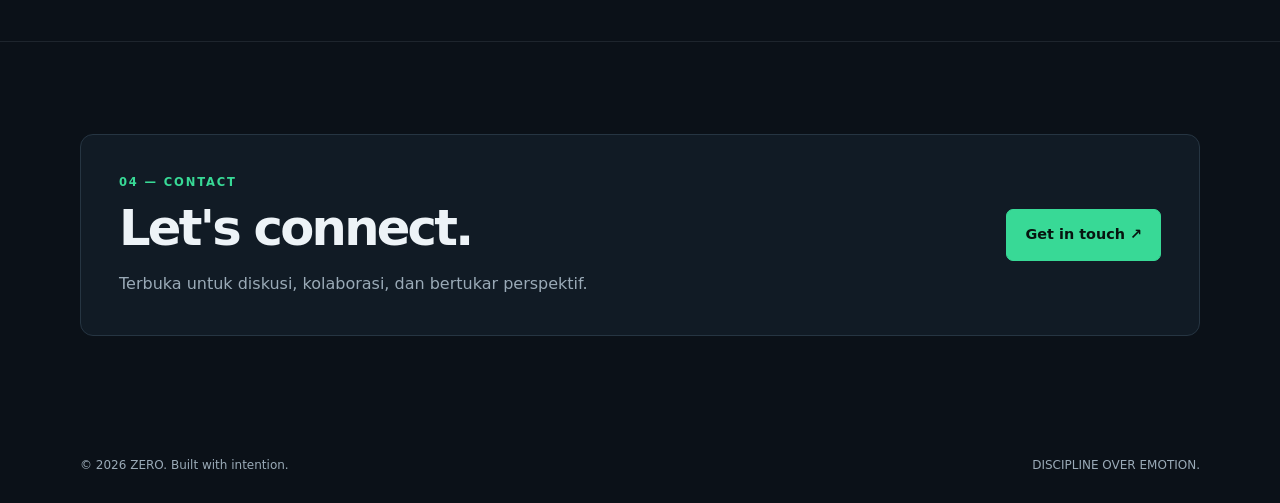
==== commit b1c0572d: "Update ZERO journey foundation card design" ====
--- a/index.html
+++ b/index.html
@@ -8,7 +8,7 @@
   <title>ZERO — Trader & Investor Portfolio</title>
   <style>
     :root{--bg:#0b1118;--panel:#111b25;--panel2:#15222d;--line:#263542;--text:#edf3f7;--muted:#9aaab7;--green:#38d996;--green2:#9bf0c9;--max:1120px}
-    *{box-sizing:border-box}html{scroll-behavior:smooth}body{margin:0;background:var(--bg);color:var(--text);font-family:Inter,ui-sans-serif,system-ui,-apple-system,BlinkMacSystemFont,"Segoe UI",sans-serif;line-height:1.6}a{color:inherit;text-decoration:none}button{font:inherit}.wrap{width:min(var(--max),calc(100% - 48px));margin:auto}.topbar{height:82px;display:flex;align-items:center;justify-content:space-between;border-bottom:1px solid rgba(154,170,183,.14)}.logo{font-size:1.45rem;font-weight:850;letter-spacing:.16em}.logo span{color:var(--green)}.nav{display:flex;gap:30px;color:var(--muted);font-size:.9rem}.nav a:hover,.nav a.active{color:var(--green)}.nav-cta{border:1px solid var(--line);padding:10px 16px;border-radius:7px;font-size:.85rem}.menu{display:none;background:none;color:var(--text);border:1px solid var(--line);border-radius:7px;padding:8px 11px}.hero{padding:112px 0 82px;display:grid;grid-template-columns:1.1fr .9fr;gap:65px;align-items:center}.eyebrow{display:inline-flex;align-items:center;gap:10px;color:var(--green);font-size:.74rem;font-weight:750;letter-spacing:.17em;text-transform:uppercase}.dot{width:7px;height:7px;background:var(--green);border-radius:50%;box-shadow:0 0 14px var(--green)}h1{font-size:clamp(3.5rem,7vw,6.4rem);line-height:.99;letter-spacing:-.075em;margin:24px 0}.accent{color:var(--green)}.lead{max-width:560px;color:var(--muted);font-size:1.08rem}.actions{display:flex;gap:13px;flex-wrap:wrap;margin-top:34px}.btn{display:inline-flex;align-items:center;gap:12px;padding:13px 18px;border-radius:7px;font-weight:700;font-size:.9rem;border:1px solid var(--line);transition:.2s}.btn.primary{background:var(--green);color:#07140f;border-color:var(--green)}.btn:hover{transform:translateY(-2px)}.btn.secondary:hover{border-color:var(--green);color:var(--green)}.hero-note{display:flex;gap:22px;margin-top:54px;color:var(--muted);font-size:.78rem}.hero-note strong{display:block;color:var(--text);font-size:.95rem;margin-bottom:2px}.market-card{background:linear-gradient(145deg,#14212b,#0e171f);border:1px solid var(--line);border-radius:14px;padding:25px;box-shadow:0 25px 80px #0003;position:relative;overflow:hidden}.market-card:before{content:"";position:absolute;width:220px;height:220px;background:#38d99612;filter:blur(55px);right:-90px;top:-90px}.card-head,.card-foot{display:flex;justify-content:space-between;align-items:center;position:relative}.card-label{color:var(--muted);font-size:.78rem}.tag{font-size:.68rem;color:var(--green);border:1px solid #38d99655;padding:5px 8px;border-radius:4px;letter-spacing:.08em}.metric{font-size:2.8rem;font-weight:780;letter-spacing:-.06em;margin:17px 0 0}.metric small{font-size:.85rem;color:var(--green);letter-spacing:0}.chart{width:100%;height:auto;margin:12px 0 2px;position:relative}.gridline{stroke:#34434e;stroke-dasharray:3 6;stroke-width:1}.chart-line{fill:none;stroke:var(--green);stroke-width:2.7;stroke-linecap:round;stroke-linejoin:round}.chart-fill{fill:url(#fade)}.card-foot{border-top:1px solid var(--line);padding-top:15px;color:var(--muted);font-size:.72rem}.section{padding:92px 0;border-top:1px solid rgba(154,170,183,.13)}.section-head{display:flex;justify-content:space-between;align-items:end;gap:30px;margin-bottom:38px}.kicker{color:var(--green);font-size:.72rem;letter-spacing:.16em;font-weight:750;text-transform:uppercase}.section h2{font-size:clamp(2rem,4vw,3.1rem);letter-spacing:-.055em;line-height:1.08;margin:10px 0 0}.section-intro{max-width:420px;color:var(--muted);font-size:.92rem}.about-grid{display:grid;grid-template-columns:1fr 1fr;gap:18px}.about-panel,.info-card,.project-card{background:var(--panel);border:1px solid var(--line);border-radius:11px;padding:27px}.about-panel p{color:var(--muted);margin:0 0 14px}.info-grid{display:grid;grid-template-columns:1fr 1fr;gap:12px}.info-card .num{font-size:1.65rem;font-weight:750;letter-spacing:-.04em}.info-card p{font-size:.78rem;color:var(--muted);margin:4px 0 0}.cards{display:grid;grid-template-columns:repeat(3,1fr);gap:16px}.project-card{min-height:210px;display:flex;flex-direction:column;justify-content:space-between;transition:.2s}.project-card:hover{border-color:#38d99688;transform:translateY(-3px)}.project-no{font-size:.72rem;color:var(--green);letter-spacing:.12em}.project-card h3{font-size:1.2rem;margin:23px 0 7px}.project-card p{font-size:.85rem;color:var(--muted);margin:0}.arrow{align-self:flex-end;color:var(--green);font-size:1.2rem}.quote{font-size:clamp(1.6rem,3.5vw,2.7rem);letter-spacing:-.04em;line-height:1.25;max-width:850px}.quote span{color:var(--green)}.contact{display:flex;justify-content:space-between;align-items:center;gap:30px;background:var(--panel);border:1px solid var(--line);border-radius:13px;padding:38px}.contact p{color:var(--muted);margin-bottom:0}.footer{padding:28px 0;color:var(--muted);font-size:.75rem;display:flex;justify-content:space-between;gap:20px}.disclaimer{font-size:.7rem;color:#7f909d;margin-top:15px}
+    *{box-sizing:border-box}html{scroll-behavior:smooth}body{margin:0;background:var(--bg);color:var(--text);font-family:Inter,ui-sans-serif,system-ui,-apple-system,BlinkMacSystemFont,"Segoe UI",sans-serif;line-height:1.6}a{color:inherit;text-decoration:none}button{font:inherit}.wrap{width:min(var(--max),calc(100% - 48px));margin:auto}.topbar{height:82px;display:flex;align-items:center;justify-content:space-between;border-bottom:1px solid rgba(154,170,183,.14)}.logo{font-size:1.45rem;font-weight:850;letter-spacing:.16em}.logo span{color:var(--green)}.nav{display:flex;gap:30px;color:var(--muted);font-size:.9rem}.nav a:hover,.nav a.active{color:var(--green)}.nav-cta{border:1px solid var(--line);padding:10px 16px;border-radius:7px;font-size:.85rem}.menu{display:none;background:none;color:var(--text);border:1px solid var(--line);border-radius:7px;padding:8px 11px}.hero{padding:112px 0 82px;display:grid;grid-template-columns:1.1fr .9fr;gap:65px;align-items:center}.eyebrow{display:inline-flex;align-items:center;gap:10px;color:var(--green);font-size:.74rem;font-weight:750;letter-spacing:.17em;text-transform:uppercase}.dot{width:7px;height:7px;background:var(--green);border-radius:50%;box-shadow:0 0 14px var(--green)}h1{font-size:clamp(3.5rem,7vw,6.4rem);line-height:.99;letter-spacing:-.075em;margin:24px 0}.accent{color:var(--green)}.lead{max-width:560px;color:var(--muted);font-size:1.08rem}.actions{display:flex;gap:13px;flex-wrap:wrap;margin-top:34px}.btn{display:inline-flex;align-items:center;gap:12px;padding:13px 18px;border-radius:7px;font-weight:700;font-size:.9rem;border:1px solid var(--line);transition:.2s}.btn.primary{background:var(--green);color:#07140f;border-color:var(--green)}.btn:hover{transform:translateY(-2px)}.btn.secondary:hover{border-color:var(--green);color:var(--green)}.hero-note{display:flex;gap:22px;margin-top:54px;color:var(--muted);font-size:.78rem}.hero-note strong{display:block;color:var(--text);font-size:.95rem;margin-bottom:2px}.market-card{background:linear-gradient(145deg,#14212b,#0e171f);border:1px solid var(--line);border-radius:14px;padding:25px;box-shadow:0 25px 80px #0003;position:relative;overflow:hidden}.market-card:before{content:"";position:absolute;width:220px;height:220px;background:#38d99612;filter:blur(55px);right:-90px;top:-90px}.card-head,.card-foot{display:flex;justify-content:space-between;align-items:center;position:relative}.card-label{color:var(--muted);font-size:.78rem}.tag{font-size:.68rem;color:var(--green);border:1px solid #38d99655;padding:5px 8px;border-radius:4px;letter-spacing:.08em}.metric{font-size:2.8rem;font-weight:780;letter-spacing:-.06em;margin:17px 0 0}.metric small{font-size:.85rem;color:var(--green);letter-spacing:0}.chart{width:100%;height:auto;margin:12px 0 2px;position:relative}.gridline{stroke:#34434e;stroke-dasharray:3 6;stroke-width:1}.chart-line{fill:none;stroke:var(--green);stroke-width:2.7;stroke-linecap:round;stroke-linejoin:round}.chart-fill{fill:url(#fade)}.card-foot{border-top:1px solid var(--line);padding-top:15px;color:var(--muted);font-size:.72rem}.section{padding:92px 0;border-top:1px solid rgba(154,170,183,.13)}.section-head{display:flex;justify-content:space-between;align-items:end;gap:30px;margin-bottom:38px}.kicker{color:var(--green);font-size:.72rem;letter-spacing:.16em;font-weight:750;text-transform:uppercase}.section h2{font-size:clamp(2rem,4vw,3.1rem);letter-spacing:-.055em;line-height:1.08;margin:10px 0 0}.section-intro{max-width:420px;color:var(--muted);font-size:.92rem}.about-grid{display:grid;grid-template-columns:1fr 1fr;gap:18px}.about-panel,.info-card,.project-card{background:var(--panel);border:1px solid var(--line);border-radius:11px;padding:27px}.about-panel p{color:var(--muted);margin:0 0 14px}.info-grid{display:grid;grid-template-columns:1fr 1fr;gap:12px}.info-card .num{font-size:1.65rem;font-weight:750;letter-spacing:-.04em}.info-card p{font-size:.78rem;color:var(--muted);margin:4px 0 0}.cards{display:grid;grid-template-columns:repeat(3,1fr);gap:16px}.project-card{min-height:210px;display:flex;flex-direction:column;justify-content:space-between;transition:.2s}.project-card:hover{border-color:#38d99688;transform:translateY(-3px)}.project-no{font-size:.72rem;color:var(--green);letter-spacing:.12em}.project-card h3{font-size:1.2rem;margin:23px 0 7px}.project-card p{font-size:.85rem;color:var(--muted);margin:0}.arrow{align-self:flex-end;color:var(--green);font-size:1.2rem}.journey-card{min-height:230px;display:flex;flex-direction:column;background:linear-gradient(145deg,#14212b,#101922);border:1px solid #38d99655;border-radius:11px;padding:25px;transition:border-color .2s,transform .2s}.journey-card:hover{border-color:var(--green);transform:translateY(-3px)}.journey-header{display:flex;justify-content:space-between;align-items:center;gap:12px}.journey-tag{font-size:.7rem;color:var(--green);font-weight:750;letter-spacing:.12em}.journey-meta{font-size:.62rem;color:var(--muted);letter-spacing:.1em}.journey-card h3{font-size:clamp(1.35rem,2.4vw,1.7rem);line-height:1.18;letter-spacing:-.045em;margin:28px 0 10px}.journey-card p{font-size:.86rem;color:var(--muted);margin:0;max-width:36ch}.journey-link{display:flex;align-items:center;justify-content:space-between;gap:12px;margin-top:auto;padding-top:22px;color:var(--text);font-size:.82rem;font-weight:700}.journey-link span{color:var(--green);font-size:1.15rem;transition:transform .2s}.journey-card:hover .journey-link span{transform:translate(3px,-3px)}.quote{font-size:clamp(1.6rem,3.5vw,2.7rem);letter-spacing:-.04em;line-height:1.25;max-width:850px}.quote span{color:var(--green)}.contact{display:flex;justify-content:space-between;align-items:center;gap:30px;background:var(--panel);border:1px solid var(--line);border-radius:13px;padding:38px}.contact p{color:var(--muted);margin-bottom:0}.footer{padding:28px 0;color:var(--muted);font-size:.75rem;display:flex;justify-content:space-between;gap:20px}.disclaimer{font-size:.7rem;color:#7f909d;margin-top:15px}
     @media(max-width:800px){.hero{grid-template-columns:1fr;gap:42px;padding:78px 0 65px}.hero-copy{max-width:680px}.market-card{max-width:560px}.section{padding:70px 0}.section-head{display:block}.section-intro{margin-top:16px}.cards{grid-template-columns:1fr 1fr}.about-grid{grid-template-columns:1fr}.nav{display:none;position:absolute;top:81px;left:0;right:0;background:#0e1720;padding:22px 24px;flex-direction:column;gap:18px;border-bottom:1px solid var(--line);z-index:5}.nav.open{display:flex}.menu{display:block}.nav-cta{display:none}.contact{align-items:flex-start;flex-direction:column}}
     @media(max-width:520px){.wrap{width:min(100% - 32px,var(--max))}.topbar{height:70px}.nav{top:69px}.hero{padding:65px 0 55px}h1{font-size:3.65rem}.hero-note{gap:16px;flex-wrap:wrap}.market-card{padding:19px}.metric{font-size:2.3rem}.cards,.info-grid{grid-template-columns:1fr}.project-card{min-height:175px}.contact{padding:25px}.footer{flex-direction:column}}
   </style>
@@ -53,7 +53,7 @@
 
     <section class="section" id="journey"><div class="wrap">
       <div class="section-head"><div><div class="kicker">02 — The journey</div><h2>Process over<br>prediction.</h2></div><p class="section-intro">Bagian ini nantinya bisa menampilkan pengalaman, strategi, watchlist, dan milestone perjalanan trading atau investasi.</p></div>
-      <div class="cards"><article class="project-card"><div><div class="project-no">01 / FOUNDATION</div><h3>Market fundamentals</h3><p>Memahami instrumen, siklus pasar, valuasi, dan faktor yang menggerakkan harga.</p></div><span class="arrow">↗</span></article><article class="project-card"><div><div class="project-no">02 / STRATEGY</div><h3>Trading & investing</h3><p>Mendokumentasikan pendekatan, setup, tesis, dan alasan di balik keputusan.</p></div><span class="arrow">↗</span></article><article class="project-card"><div><div class="project-no">03 / DISCIPLINE</div><h3>Risk management</h3><p>Menempatkan manajemen risiko dan konsistensi sebagai bagian inti proses.</p></div><span class="arrow">↗</span></article></div>
+      <div class="cards"><article class="journey-card"><div class="journey-header"><span class="journey-tag">01 / FOUNDATION</span><span class="journey-meta">LEARNING JOURNAL</span></div><h3>Memahami<br>pergerakan pasar.</h3><p>Membangun fondasi sebagai trader dan investor melalui pemahaman instrumen, siklus pasar, serta valuasi aset.</p><a href="#insights" class="journey-link">Jelajahi catatan <span>↗</span></a></article><article class="project-card"><div><div class="project-no">02 / STRATEGY</div><h3>Trading & investing</h3><p>Mendokumentasikan pendekatan, setup, tesis, dan alasan di balik keputusan.</p></div><span class="arrow">↗</span></article><article class="project-card"><div><div class="project-no">03 / DISCIPLINE</div><h3>Risk management</h3><p>Menempatkan manajemen risiko dan konsistensi sebagai bagian inti proses.</p></div><span class="arrow">↗</span></article></div>
     </div></section>
 
     <section class="section" id="insights"><div class="wrap">
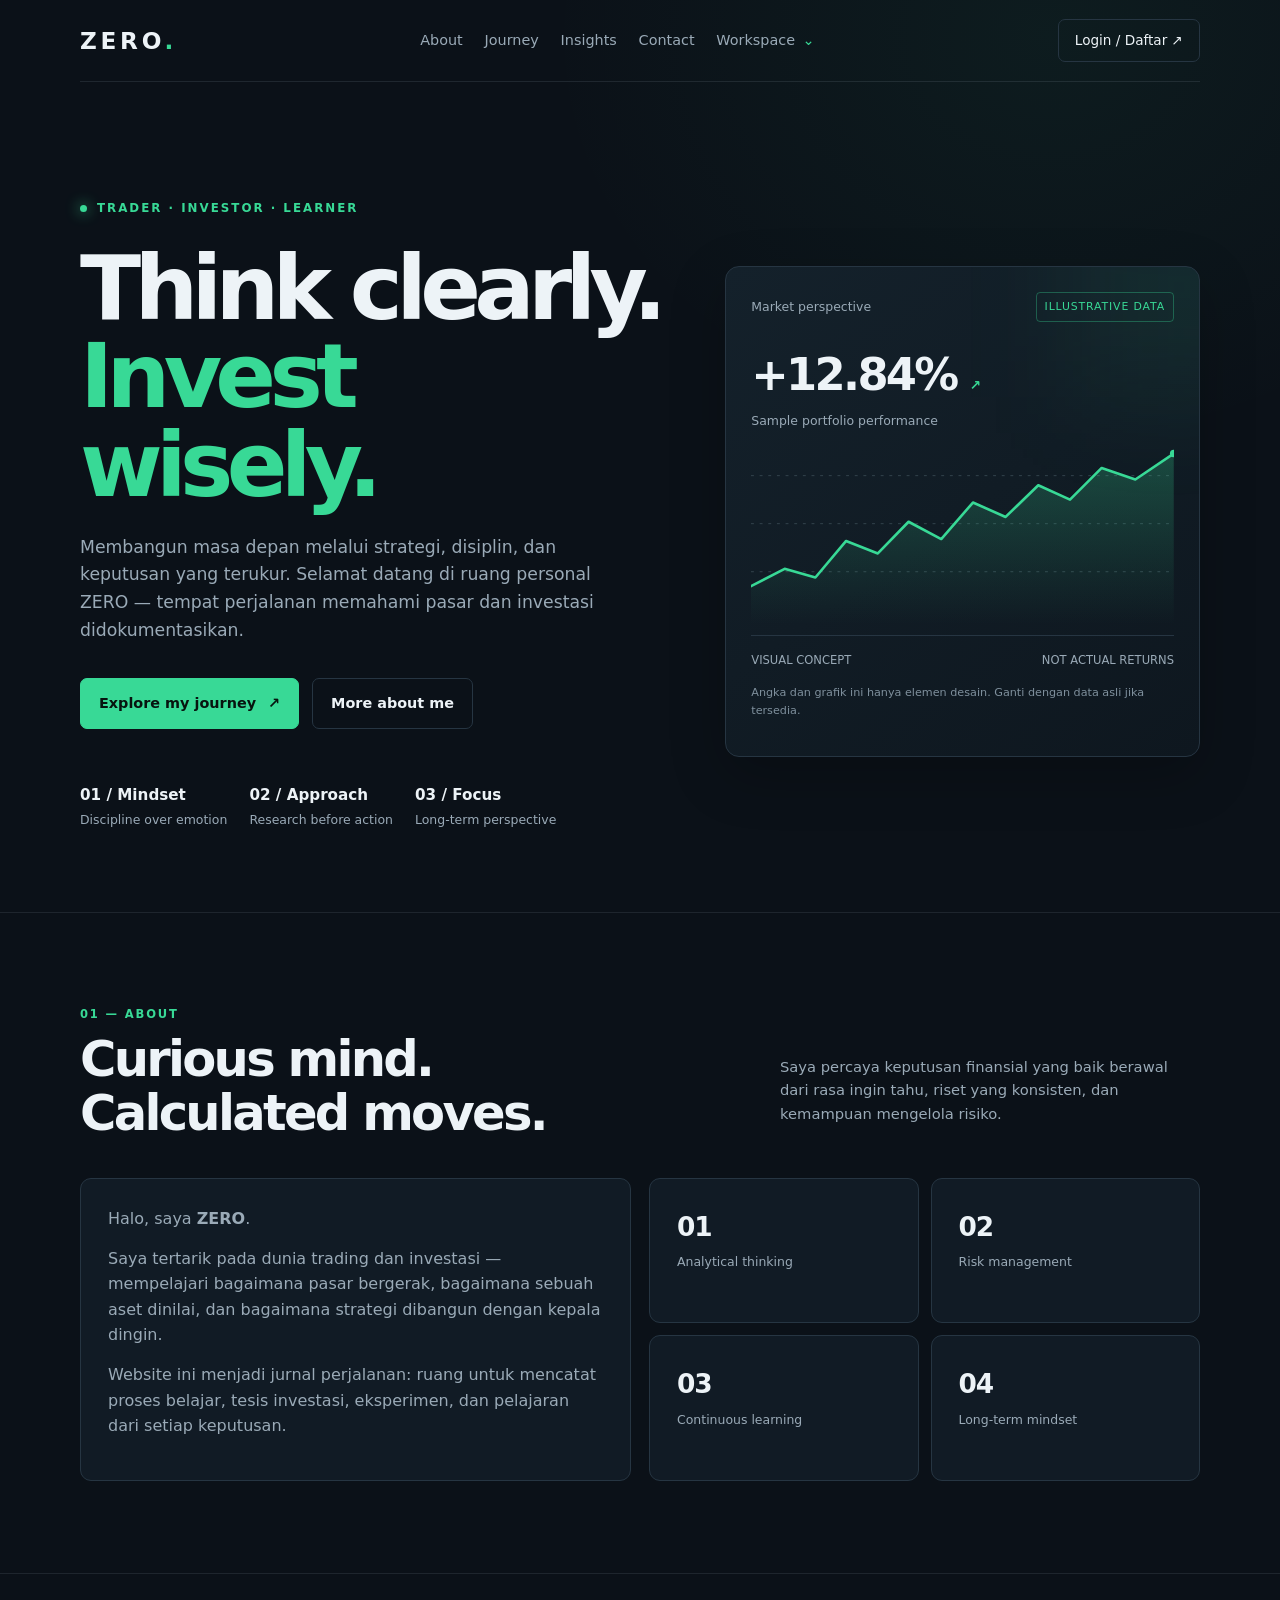
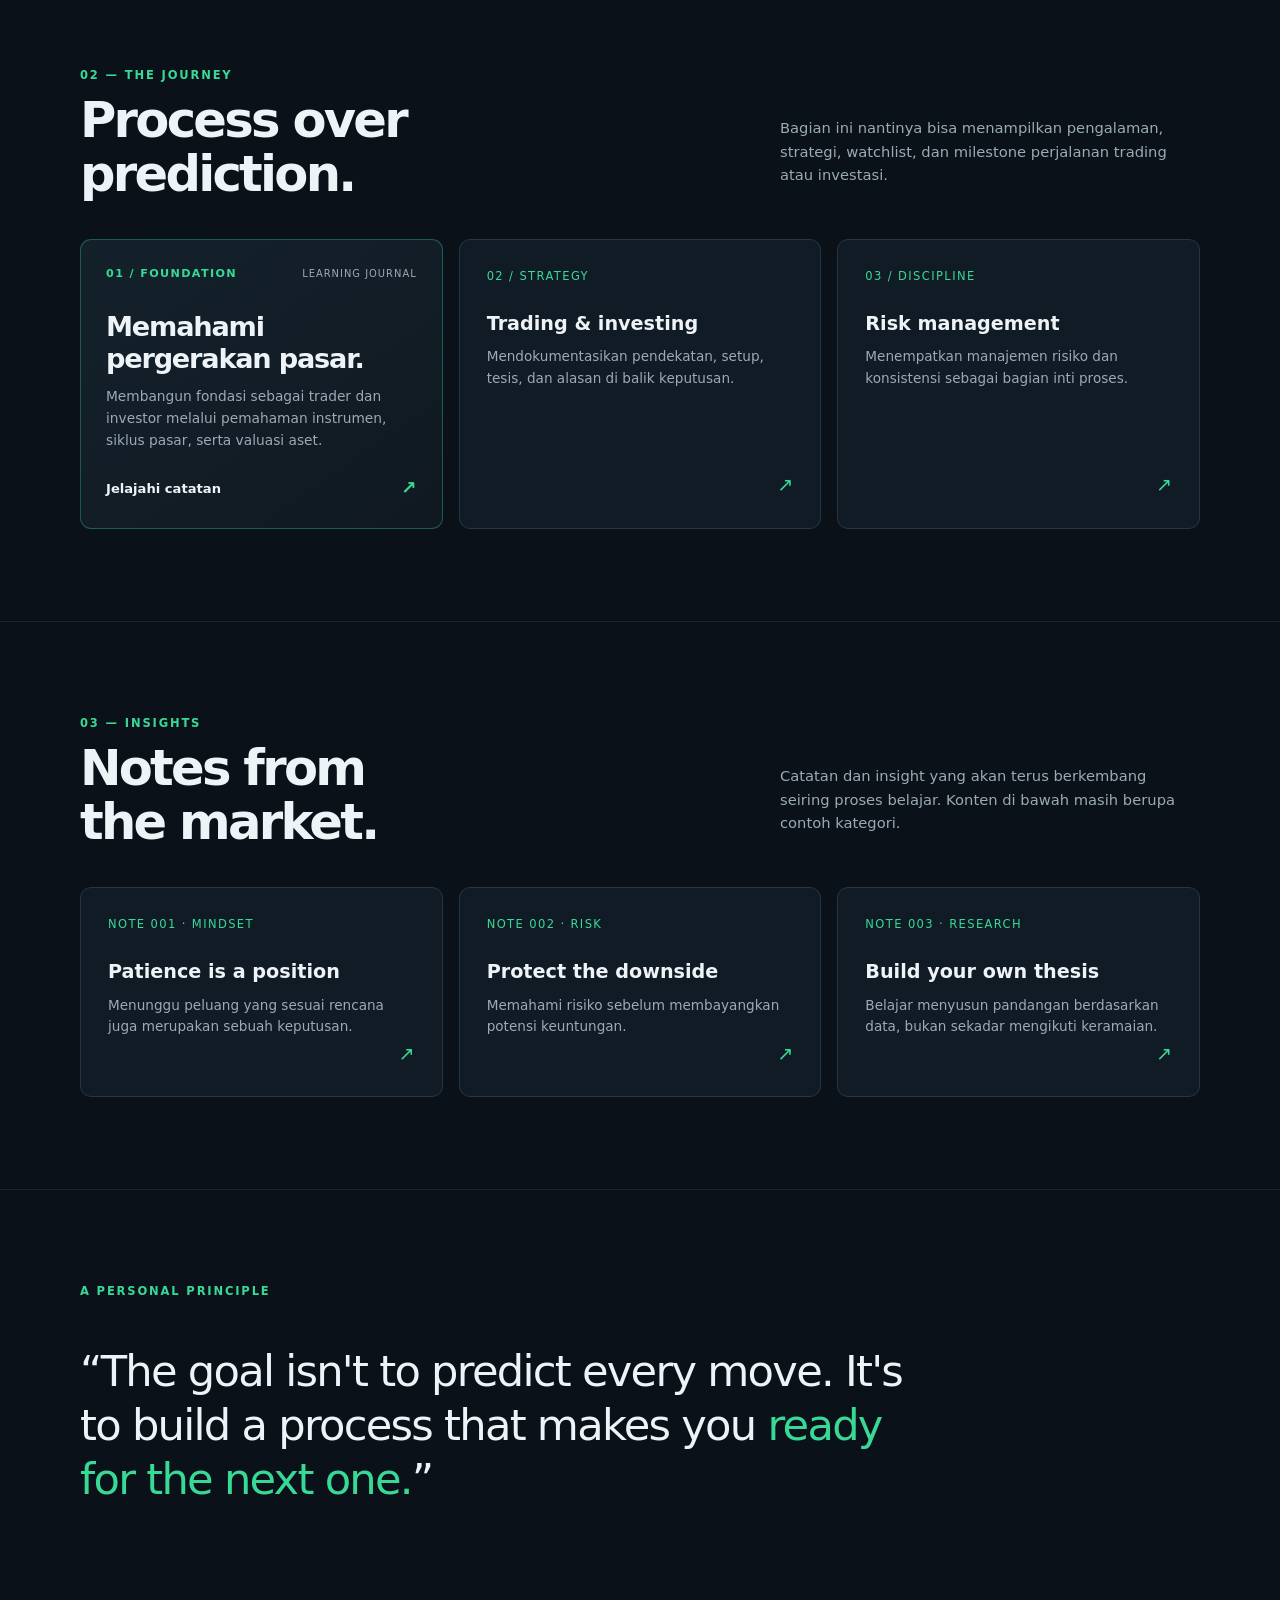
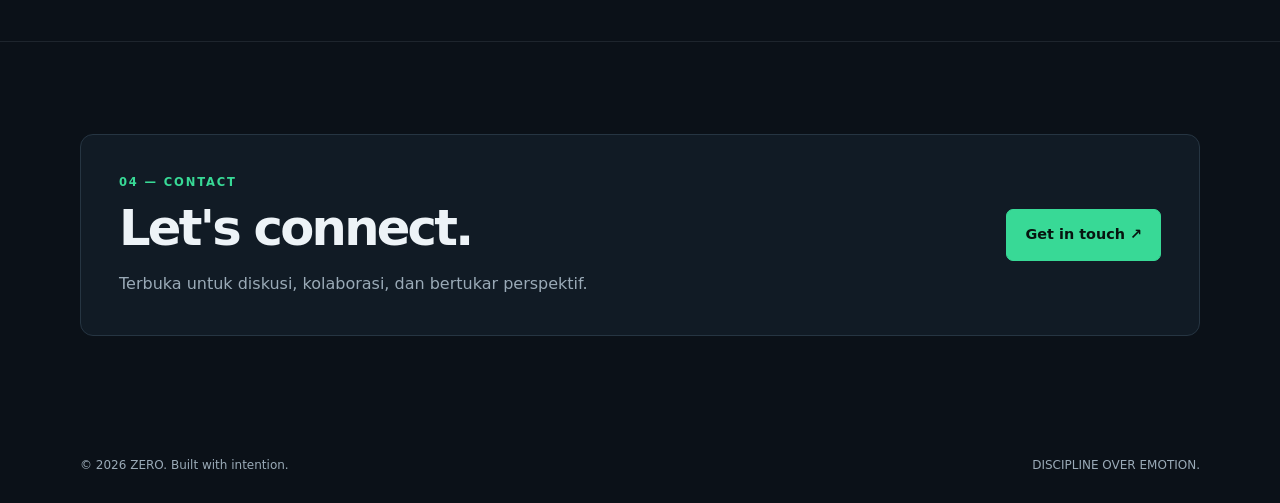
==== commit 9897b972: "Polish ZERO homepage navigation and responsive accessibility" ====
--- a/index.html
+++ b/index.html
@@ -11,17 +11,61 @@
     *{box-sizing:border-box}html{scroll-behavior:smooth}body{margin:0;background:var(--bg);color:var(--text);font-family:Inter,ui-sans-serif,system-ui,-apple-system,BlinkMacSystemFont,"Segoe UI",sans-serif;line-height:1.6}a{color:inherit;text-decoration:none}button{font:inherit}.wrap{width:min(var(--max),calc(100% - 48px));margin:auto}.topbar{height:82px;display:flex;align-items:center;justify-content:space-between;border-bottom:1px solid rgba(154,170,183,.14)}.logo{font-size:1.45rem;font-weight:850;letter-spacing:.16em}.logo span{color:var(--green)}.nav{display:flex;gap:30px;color:var(--muted);font-size:.9rem}.nav a:hover,.nav a.active{color:var(--green)}.nav-cta{border:1px solid var(--line);padding:10px 16px;border-radius:7px;font-size:.85rem}.menu{display:none;background:none;color:var(--text);border:1px solid var(--line);border-radius:7px;padding:8px 11px}.hero{padding:112px 0 82px;display:grid;grid-template-columns:1.1fr .9fr;gap:65px;align-items:center}.eyebrow{display:inline-flex;align-items:center;gap:10px;color:var(--green);font-size:.74rem;font-weight:750;letter-spacing:.17em;text-transform:uppercase}.dot{width:7px;height:7px;background:var(--green);border-radius:50%;box-shadow:0 0 14px var(--green)}h1{font-size:clamp(3.5rem,7vw,6.4rem);line-height:.99;letter-spacing:-.075em;margin:24px 0}.accent{color:var(--green)}.lead{max-width:560px;color:var(--muted);font-size:1.08rem}.actions{display:flex;gap:13px;flex-wrap:wrap;margin-top:34px}.btn{display:inline-flex;align-items:center;gap:12px;padding:13px 18px;border-radius:7px;font-weight:700;font-size:.9rem;border:1px solid var(--line);transition:.2s}.btn.primary{background:var(--green);color:#07140f;border-color:var(--green)}.btn:hover{transform:translateY(-2px)}.btn.secondary:hover{border-color:var(--green);color:var(--green)}.hero-note{display:flex;gap:22px;margin-top:54px;color:var(--muted);font-size:.78rem}.hero-note strong{display:block;color:var(--text);font-size:.95rem;margin-bottom:2px}.market-card{background:linear-gradient(145deg,#14212b,#0e171f);border:1px solid var(--line);border-radius:14px;padding:25px;box-shadow:0 25px 80px #0003;position:relative;overflow:hidden}.market-card:before{content:"";position:absolute;width:220px;height:220px;background:#38d99612;filter:blur(55px);right:-90px;top:-90px}.card-head,.card-foot{display:flex;justify-content:space-between;align-items:center;position:relative}.card-label{color:var(--muted);font-size:.78rem}.tag{font-size:.68rem;color:var(--green);border:1px solid #38d99655;padding:5px 8px;border-radius:4px;letter-spacing:.08em}.metric{font-size:2.8rem;font-weight:780;letter-spacing:-.06em;margin:17px 0 0}.metric small{font-size:.85rem;color:var(--green);letter-spacing:0}.chart{width:100%;height:auto;margin:12px 0 2px;position:relative}.gridline{stroke:#34434e;stroke-dasharray:3 6;stroke-width:1}.chart-line{fill:none;stroke:var(--green);stroke-width:2.7;stroke-linecap:round;stroke-linejoin:round}.chart-fill{fill:url(#fade)}.card-foot{border-top:1px solid var(--line);padding-top:15px;color:var(--muted);font-size:.72rem}.section{padding:92px 0;border-top:1px solid rgba(154,170,183,.13)}.section-head{display:flex;justify-content:space-between;align-items:end;gap:30px;margin-bottom:38px}.kicker{color:var(--green);font-size:.72rem;letter-spacing:.16em;font-weight:750;text-transform:uppercase}.section h2{font-size:clamp(2rem,4vw,3.1rem);letter-spacing:-.055em;line-height:1.08;margin:10px 0 0}.section-intro{max-width:420px;color:var(--muted);font-size:.92rem}.about-grid{display:grid;grid-template-columns:1fr 1fr;gap:18px}.about-panel,.info-card,.project-card{background:var(--panel);border:1px solid var(--line);border-radius:11px;padding:27px}.about-panel p{color:var(--muted);margin:0 0 14px}.info-grid{display:grid;grid-template-columns:1fr 1fr;gap:12px}.info-card .num{font-size:1.65rem;font-weight:750;letter-spacing:-.04em}.info-card p{font-size:.78rem;color:var(--muted);margin:4px 0 0}.cards{display:grid;grid-template-columns:repeat(3,1fr);gap:16px}.project-card{min-height:210px;display:flex;flex-direction:column;justify-content:space-between;transition:.2s}.project-card:hover{border-color:#38d99688;transform:translateY(-3px)}.project-no{font-size:.72rem;color:var(--green);letter-spacing:.12em}.project-card h3{font-size:1.2rem;margin:23px 0 7px}.project-card p{font-size:.85rem;color:var(--muted);margin:0}.arrow{align-self:flex-end;color:var(--green);font-size:1.2rem}.journey-card{min-height:230px;display:flex;flex-direction:column;background:linear-gradient(145deg,#14212b,#101922);border:1px solid #38d99655;border-radius:11px;padding:25px;transition:border-color .2s,transform .2s}.journey-card:hover{border-color:var(--green);transform:translateY(-3px)}.journey-header{display:flex;justify-content:space-between;align-items:center;gap:12px}.journey-tag{font-size:.7rem;color:var(--green);font-weight:750;letter-spacing:.12em}.journey-meta{font-size:.62rem;color:var(--muted);letter-spacing:.1em}.journey-card h3{font-size:clamp(1.35rem,2.4vw,1.7rem);line-height:1.18;letter-spacing:-.045em;margin:28px 0 10px}.journey-card p{font-size:.86rem;color:var(--muted);margin:0;max-width:36ch}.journey-link{display:flex;align-items:center;justify-content:space-between;gap:12px;margin-top:auto;padding-top:22px;color:var(--text);font-size:.82rem;font-weight:700}.journey-link span{color:var(--green);font-size:1.15rem;transition:transform .2s}.journey-card:hover .journey-link span{transform:translate(3px,-3px)}.quote{font-size:clamp(1.6rem,3.5vw,2.7rem);letter-spacing:-.04em;line-height:1.25;max-width:850px}.quote span{color:var(--green)}.contact{display:flex;justify-content:space-between;align-items:center;gap:30px;background:var(--panel);border:1px solid var(--line);border-radius:13px;padding:38px}.contact p{color:var(--muted);margin-bottom:0}.footer{padding:28px 0;color:var(--muted);font-size:.75rem;display:flex;justify-content:space-between;gap:20px}.disclaimer{font-size:.7rem;color:#7f909d;margin-top:15px}
     @media(max-width:800px){.hero{grid-template-columns:1fr;gap:42px;padding:78px 0 65px}.hero-copy{max-width:680px}.market-card{max-width:560px}.section{padding:70px 0}.section-head{display:block}.section-intro{margin-top:16px}.cards{grid-template-columns:1fr 1fr}.about-grid{grid-template-columns:1fr}.nav{display:none;position:absolute;top:81px;left:0;right:0;background:#0e1720;padding:22px 24px;flex-direction:column;gap:18px;border-bottom:1px solid var(--line);z-index:5}.nav.open{display:flex}.menu{display:block}.nav-cta{display:none}.contact{align-items:flex-start;flex-direction:column}}
     @media(max-width:520px){.wrap{width:min(100% - 32px,var(--max))}.topbar{height:70px}.nav{top:69px}.hero{padding:65px 0 55px}h1{font-size:3.65rem}.hero-note{gap:16px;flex-wrap:wrap}.market-card{padding:19px}.metric{font-size:2.3rem}.cards,.info-grid{grid-template-columns:1fr}.project-card{min-height:175px}.contact{padding:25px}.footer{flex-direction:column}}
+
+    /* ZERO visual refinement — navigation, accessibility and responsive polish */
+    :root{--shadow:0 18px 55px rgba(0,0,0,.22);--green-soft:rgba(56,217,150,.09)}
+    body{background-image:radial-gradient(ellipse at 82% 4%,rgba(56,217,150,.055),transparent 34%);background-attachment:fixed}
+    .topbar{position:relative;z-index:10;gap:22px}
+    .logo{flex:0 0 auto}
+    .nav{align-items:center;justify-content:center;gap:clamp(12px,1.7vw,24px);flex:1;white-space:nowrap}
+    .nav a,.nav-more summary{transition:color .18s ease}
+    .nav-more{position:relative;color:var(--muted);font-size:.9rem;cursor:pointer}
+    .nav-more summary{list-style:none}
+    .nav-more summary::-webkit-details-marker{display:none}
+    .nav-more summary span{color:var(--green);margin-left:3px}
+    .nav-more[open] summary,.nav-more summary:hover{color:var(--green)}
+    .nav-dropdown{position:absolute;right:0;top:calc(100% + 16px);min-width:220px;padding:9px;background:#111b25;border:1px solid var(--line);border-radius:10px;box-shadow:var(--shadow);display:grid;gap:2px}
+    .nav-dropdown a{padding:10px 12px;border-radius:6px}
+    .nav-dropdown a:hover{background:var(--green-soft)}
+    .nav-cta{flex:0 0 auto;transition:border-color .18s ease,color .18s ease,background .18s ease}
+    .nav-cta:hover{border-color:var(--green);color:var(--green);background:var(--green-soft)}
+    .skip-link{position:fixed;left:16px;top:12px;z-index:30;padding:10px 14px;background:var(--green);color:#07140f;border-radius:7px;font-weight:750;transform:translateY(-160%)}
+    .skip-link:focus{transform:translateY(0)}
+    :focus-visible{outline:2px solid var(--green);outline-offset:4px}
+    .section{scroll-margin-top:24px}
+    .market-card{box-shadow:var(--shadow)}
+    .about-panel,.info-card,.project-card,.journey-card,.contact{transition:border-color .2s ease,transform .2s ease}
+    .about-panel:hover,.info-card:hover{border-color:#38d99666}
+    .btn:focus-visible,.nav-cta:focus-visible{outline-offset:4px}
+    @media(max-width:800px){
+      .topbar{height:74px}
+      .nav{justify-content:flex-start;align-items:stretch;gap:16px;white-space:normal}
+      .nav-more{font-size:.95rem}
+      .nav-dropdown{position:static;min-width:0;margin-top:10px;box-shadow:none}
+      .nav.open{top:73px;padding:20px 24px;max-height:calc(100vh - 74px);overflow-y:auto}
+    }
+    @media(max-width:520px){
+      .topbar{height:70px}
+      .nav.open{top:69px}
+      .nav-dropdown{margin-left:0}
+      .nav-cta{display:none}
+      .skip-link{font-size:.85rem}
+    }
+    @media(prefers-reduced-motion:reduce){
+      *,*::before,*::after{scroll-behavior:auto!important;transition:none!important;animation:none!important}
+    }
   </style>
 </head>
 <body>
+  <a class="skip-link" href="#main-content">Lewati ke konten utama</a>
   <header class="wrap topbar">
     <a class="logo" href="#home" aria-label="ZERO home">ZERO<span>.</span></a>
-    <nav class="nav" id="nav"><a href="#about">About</a><a href="#journey">Journey</a><a href="#insights">Insights</a><a href="dashboard.html">Dashboard</a><a href="trading-journal.html">Journal</a><a href="investment-tracker.html">Investasi</a><a href="analytics.html">Analytics</a><a href="portofolio.html">Portofolio</a><a href="laporan-keuangan.html">Laporan Keuangan</a><a href="#contact">Contact</a></nav>
+    <nav class="nav" id="nav" aria-label="Navigasi utama"><a href="#about">About</a><a href="#journey">Journey</a><a href="#insights">Insights</a><a href="#contact">Contact</a><details class="nav-more"><summary>Workspace <span aria-hidden="true">⌄</span></summary><div class="nav-dropdown"><a href="dashboard.html">Dashboard</a><a href="trading-journal.html">Trading Journal</a><a href="investment-tracker.html">Investment Tracker</a><a href="analytics.html">Analytics</a><a href="portofolio.html">Portofolio</a><a href="laporan-keuangan.html">Laporan Keuangan</a></div></details></nav>
     <a class="nav-cta" href="login.html">Login / Daftar ↗</a>
     <button class="menu" id="menu" aria-label="Buka navigasi" aria-expanded="false">☰</button>
   </header>
 
-  <main>
+  <main id="main-content">
     <section class="wrap hero" id="home">
       <div class="hero-copy">
         <div class="eyebrow"><span class="dot"></span> Trader · Investor · Learner</div>
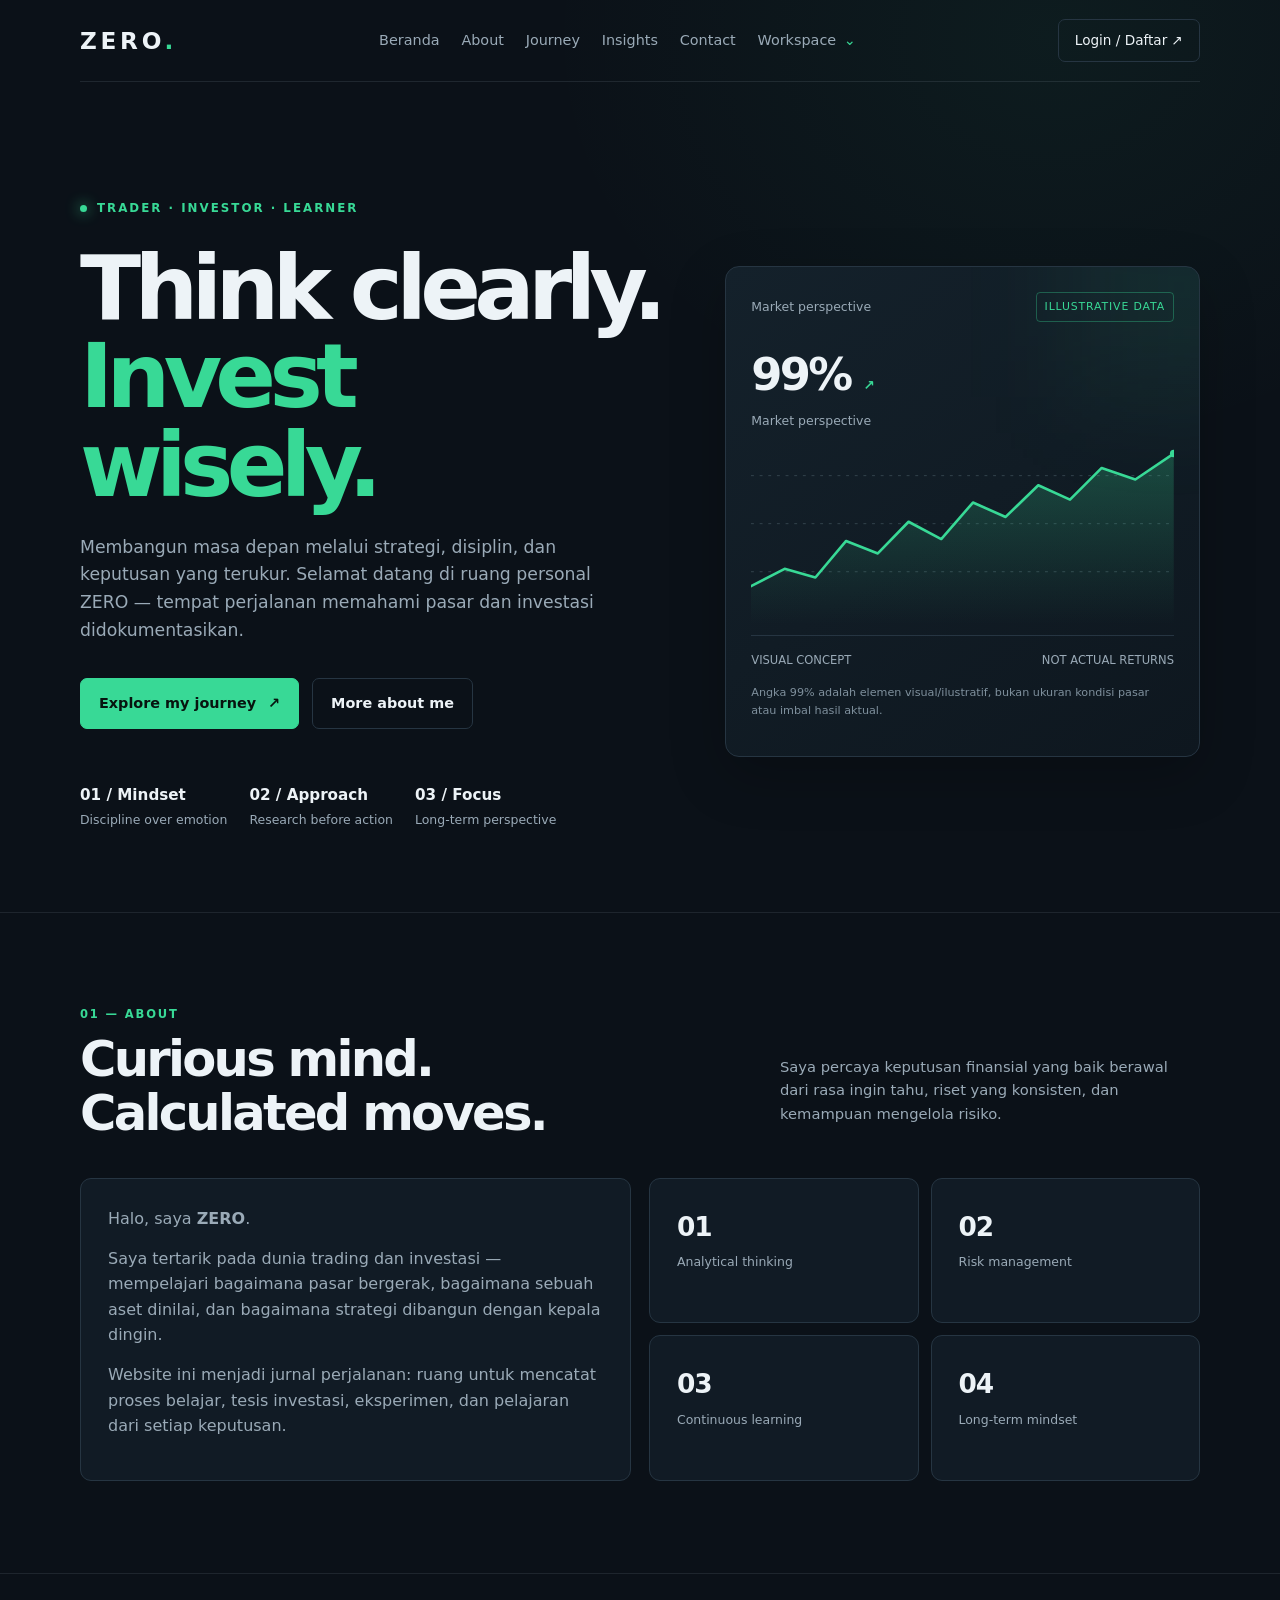
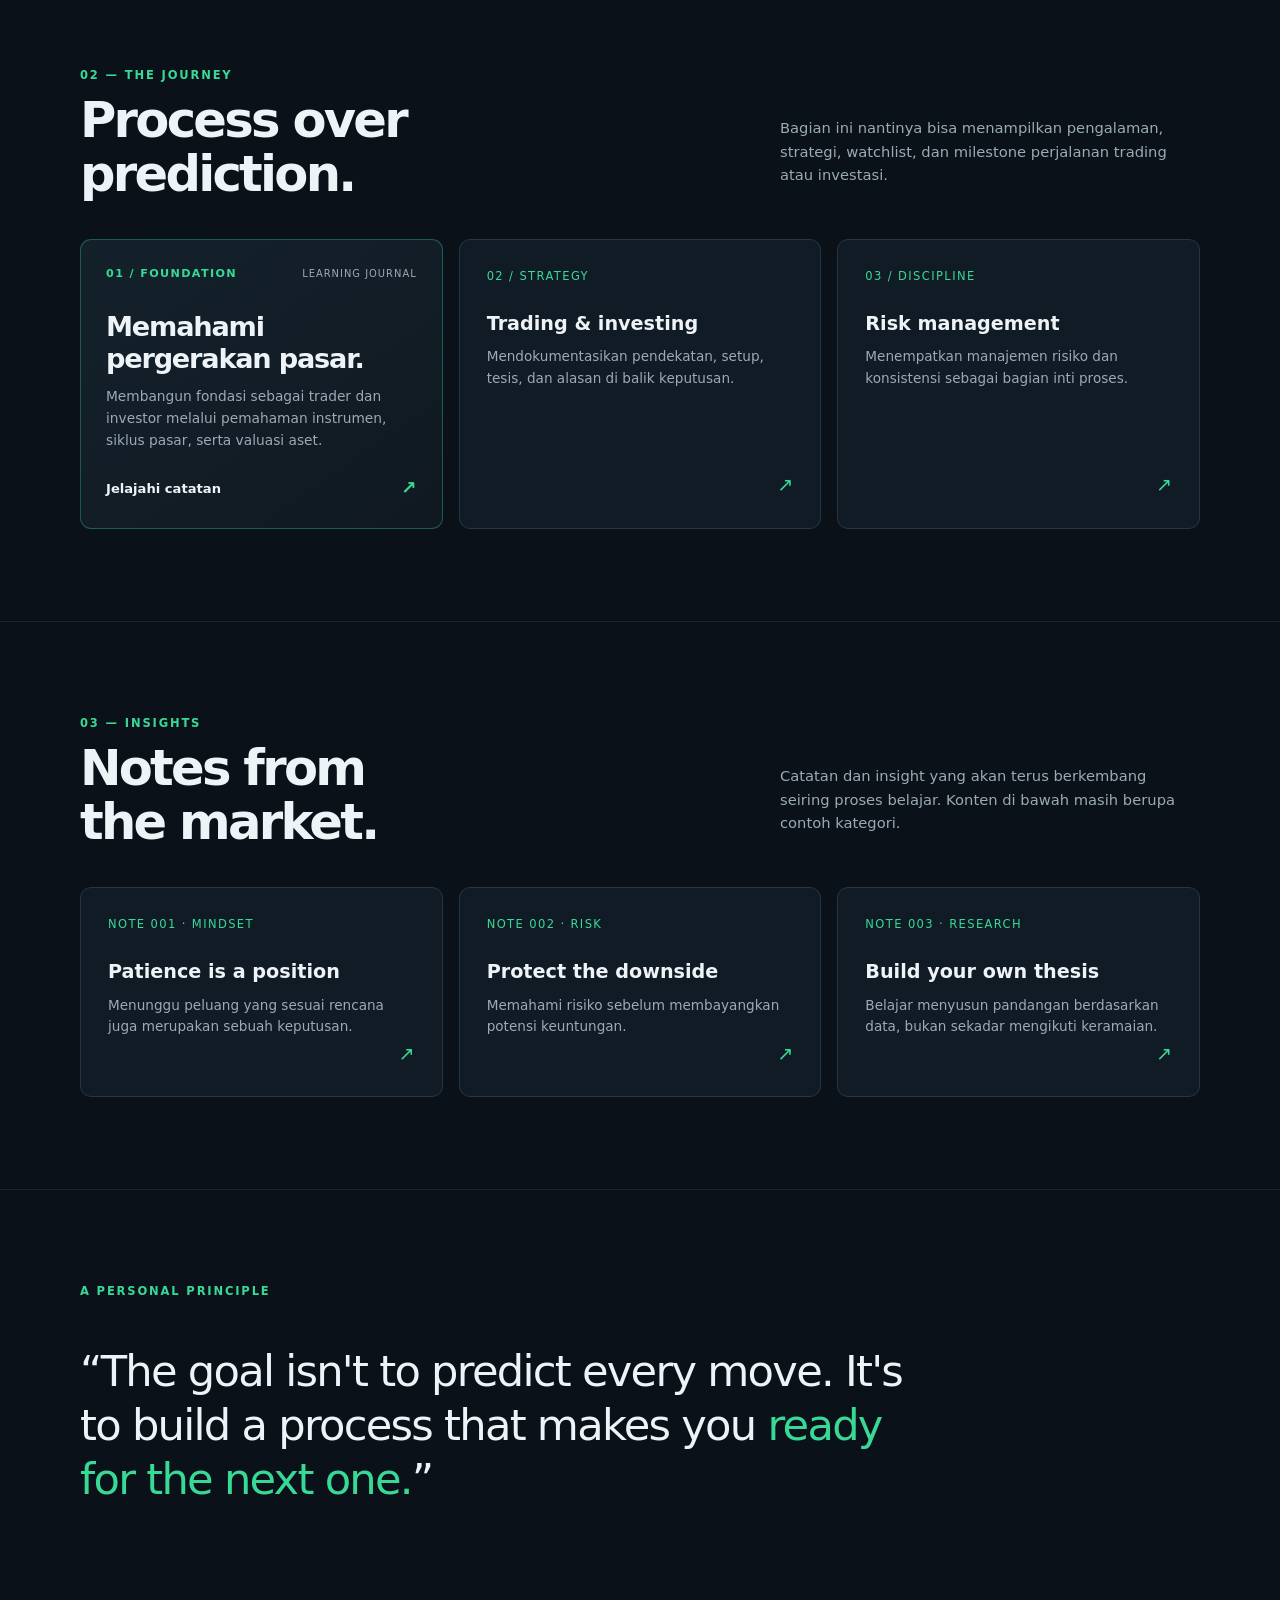
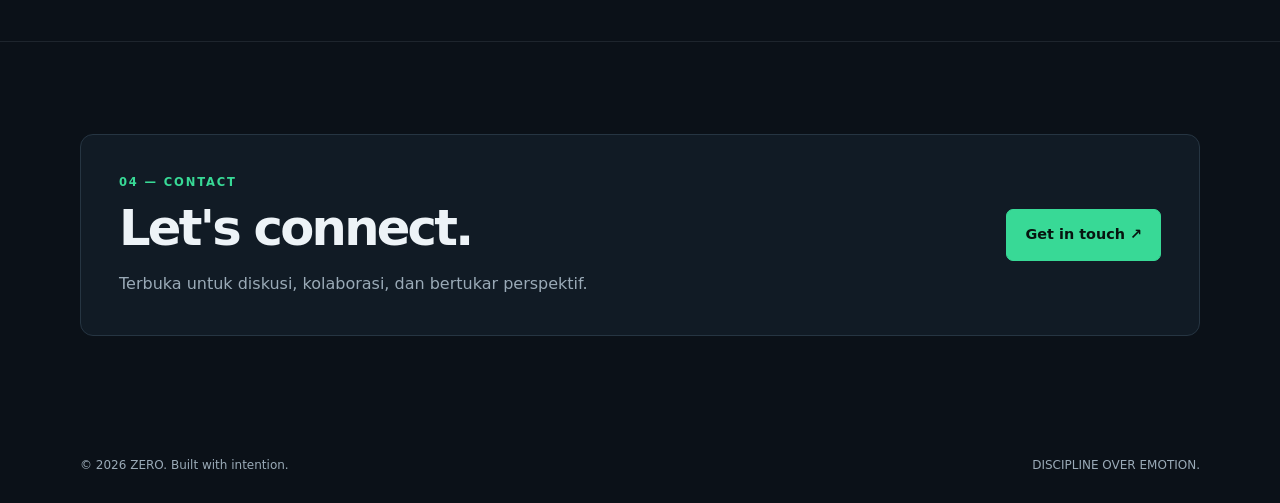
==== commit c220542c: "Update homepage label and market perspective metric" ====
--- a/index.html
+++ b/index.html
@@ -60,7 +60,7 @@
   <a class="skip-link" href="#main-content">Lewati ke konten utama</a>
   <header class="wrap topbar">
     <a class="logo" href="#home" aria-label="ZERO home">ZERO<span>.</span></a>
-    <nav class="nav" id="nav" aria-label="Navigasi utama"><a href="#about">About</a><a href="#journey">Journey</a><a href="#insights">Insights</a><a href="#contact">Contact</a><details class="nav-more"><summary>Workspace <span aria-hidden="true">⌄</span></summary><div class="nav-dropdown"><a href="dashboard.html">Dashboard</a><a href="trading-journal.html">Trading Journal</a><a href="investment-tracker.html">Investment Tracker</a><a href="analytics.html">Analytics</a><a href="portofolio.html">Portofolio</a><a href="laporan-keuangan.html">Laporan Keuangan</a></div></details></nav>
+    <nav class="nav" id="nav" aria-label="Navigasi utama"><a href="#home" aria-current="page">Beranda</a><a href="#about">About</a><a href="#journey">Journey</a><a href="#insights">Insights</a><a href="#contact">Contact</a><details class="nav-more"><summary>Workspace <span aria-hidden="true">⌄</span></summary><div class="nav-dropdown"><a href="dashboard.html">Dashboard</a><a href="trading-journal.html">Trading Journal</a><a href="investment-tracker.html">Investment Tracker</a><a href="analytics.html">Analytics</a><a href="portofolio.html">Portofolio</a><a href="laporan-keuangan.html">Laporan Keuangan</a></div></details></nav>
     <a class="nav-cta" href="login.html">Login / Daftar ↗</a>
     <button class="menu" id="menu" aria-label="Buka navigasi" aria-expanded="false">☰</button>
   </header>
@@ -76,8 +76,8 @@
       </div>
       <aside class="market-card" aria-label="Ilustrasi grafik pasar">
         <div class="card-head"><span class="card-label">Market perspective</span><span class="tag">ILLUSTRATIVE DATA</span></div>
-        <div class="metric">+12.84% <small>↗</small></div>
-        <div class="card-label">Sample portfolio performance</div>
+        <div class="metric">99% <small>↗</small></div>
+        <div class="card-label">Market perspective</div>
         <svg class="chart" viewBox="0 0 440 190" role="img" aria-label="Grafik ilustrasi tren naik">
           <defs><linearGradient id="fade" x1="0" x2="0" y1="0" y2="1"><stop offset="0" stop-color="#38d996" stop-opacity=".25"/><stop offset="1" stop-color="#38d996" stop-opacity="0"/></linearGradient></defs>
           <path class="gridline" d="M0 35H440 M0 85H440 M0 135H440"/>
@@ -86,7 +86,7 @@
           <circle cx="440" cy="12" r="4" fill="#38d996"/>
         </svg>
         <div class="card-foot"><span>VISUAL CONCEPT</span><span>NOT ACTUAL RETURNS</span></div>
-        <p class="disclaimer">Angka dan grafik ini hanya elemen desain. Ganti dengan data asli jika tersedia.</p>
+        <p class="disclaimer">Angka 99% adalah elemen visual/ilustratif, bukan ukuran kondisi pasar atau imbal hasil aktual.</p>
       </aside>
     </section>
 
